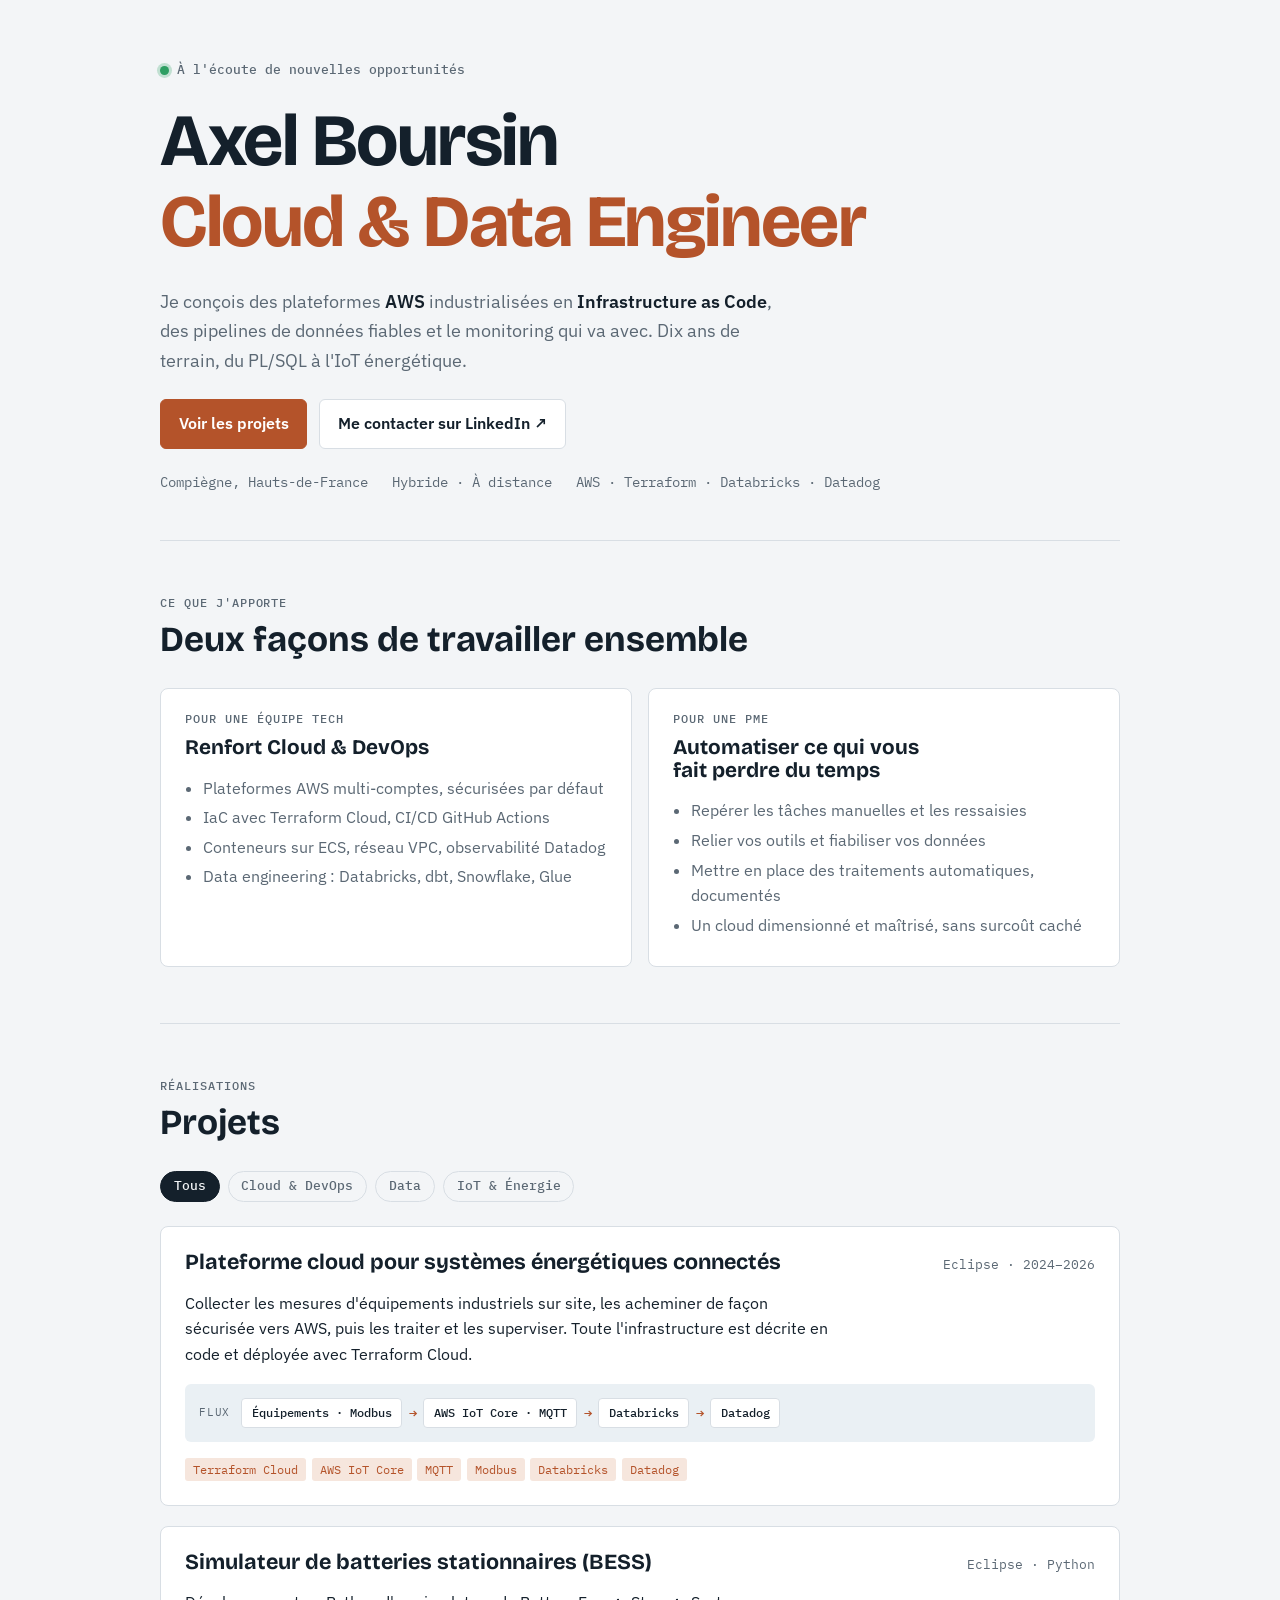
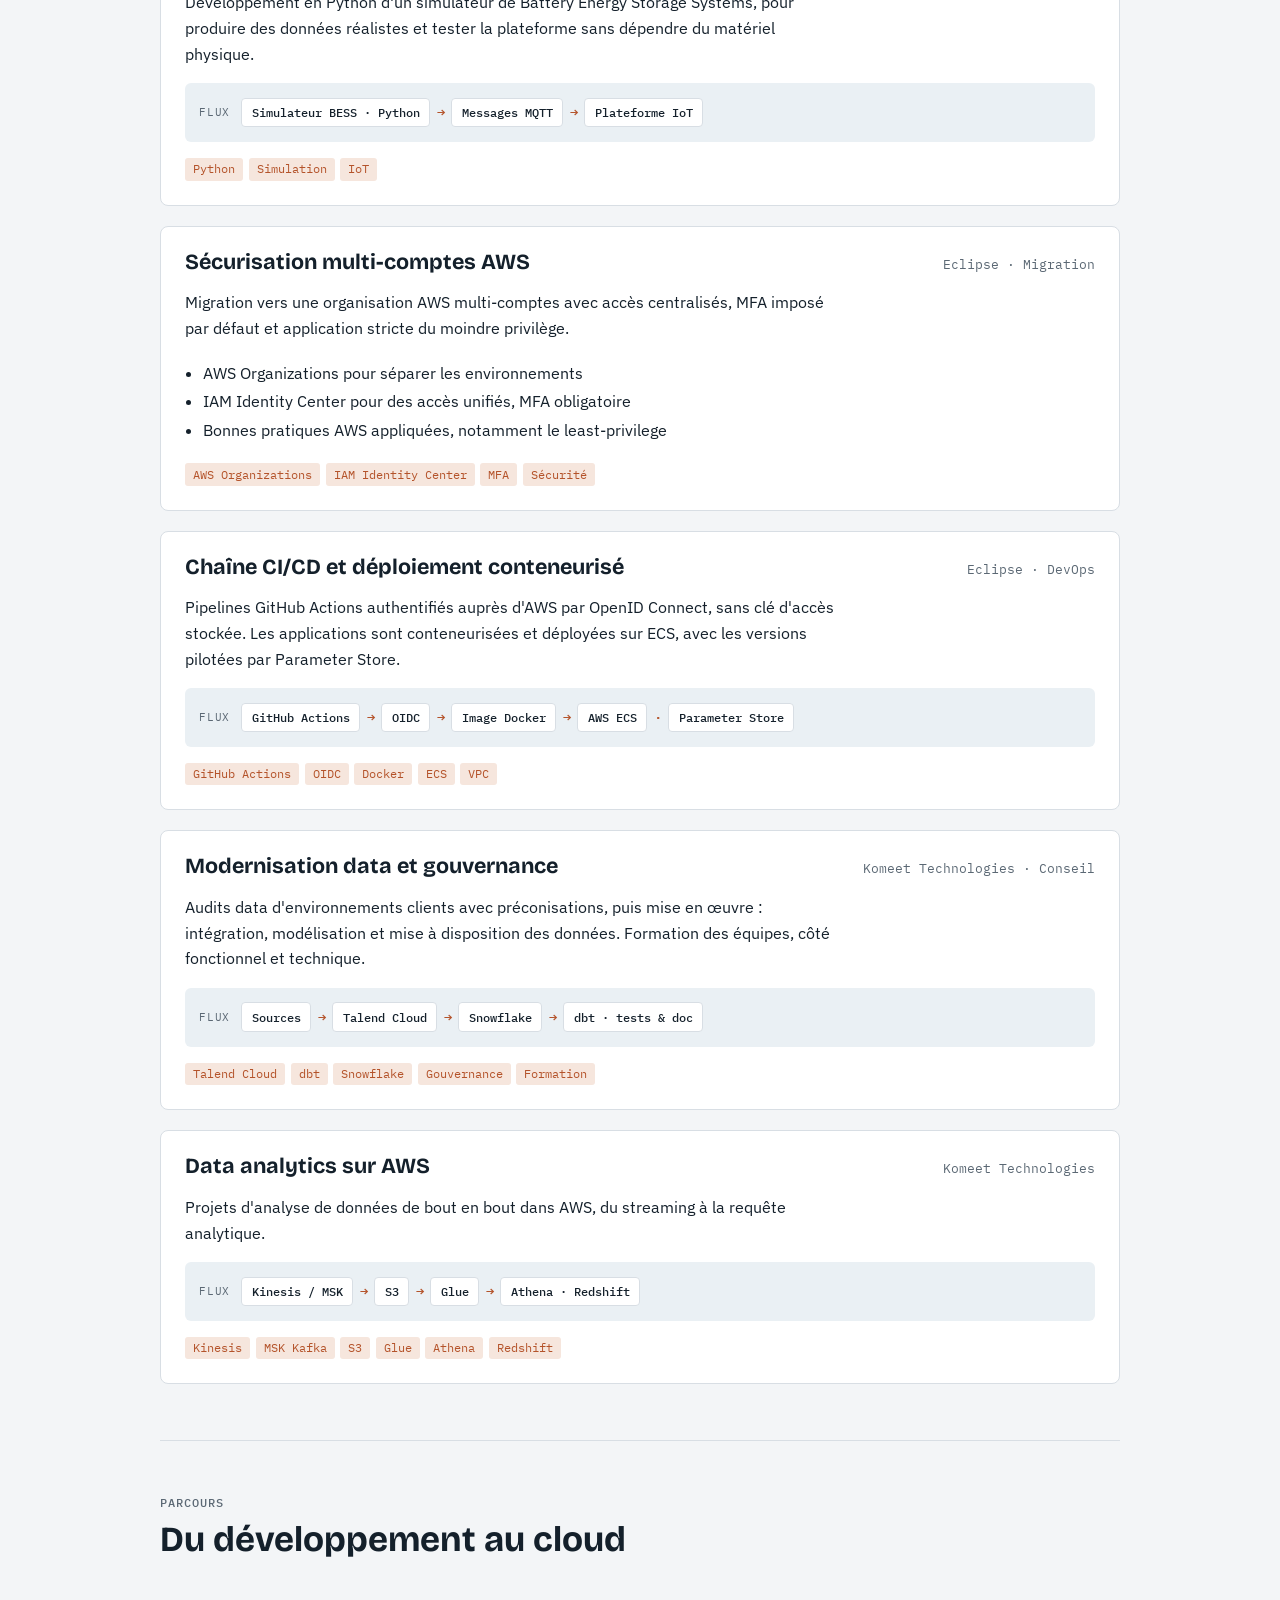
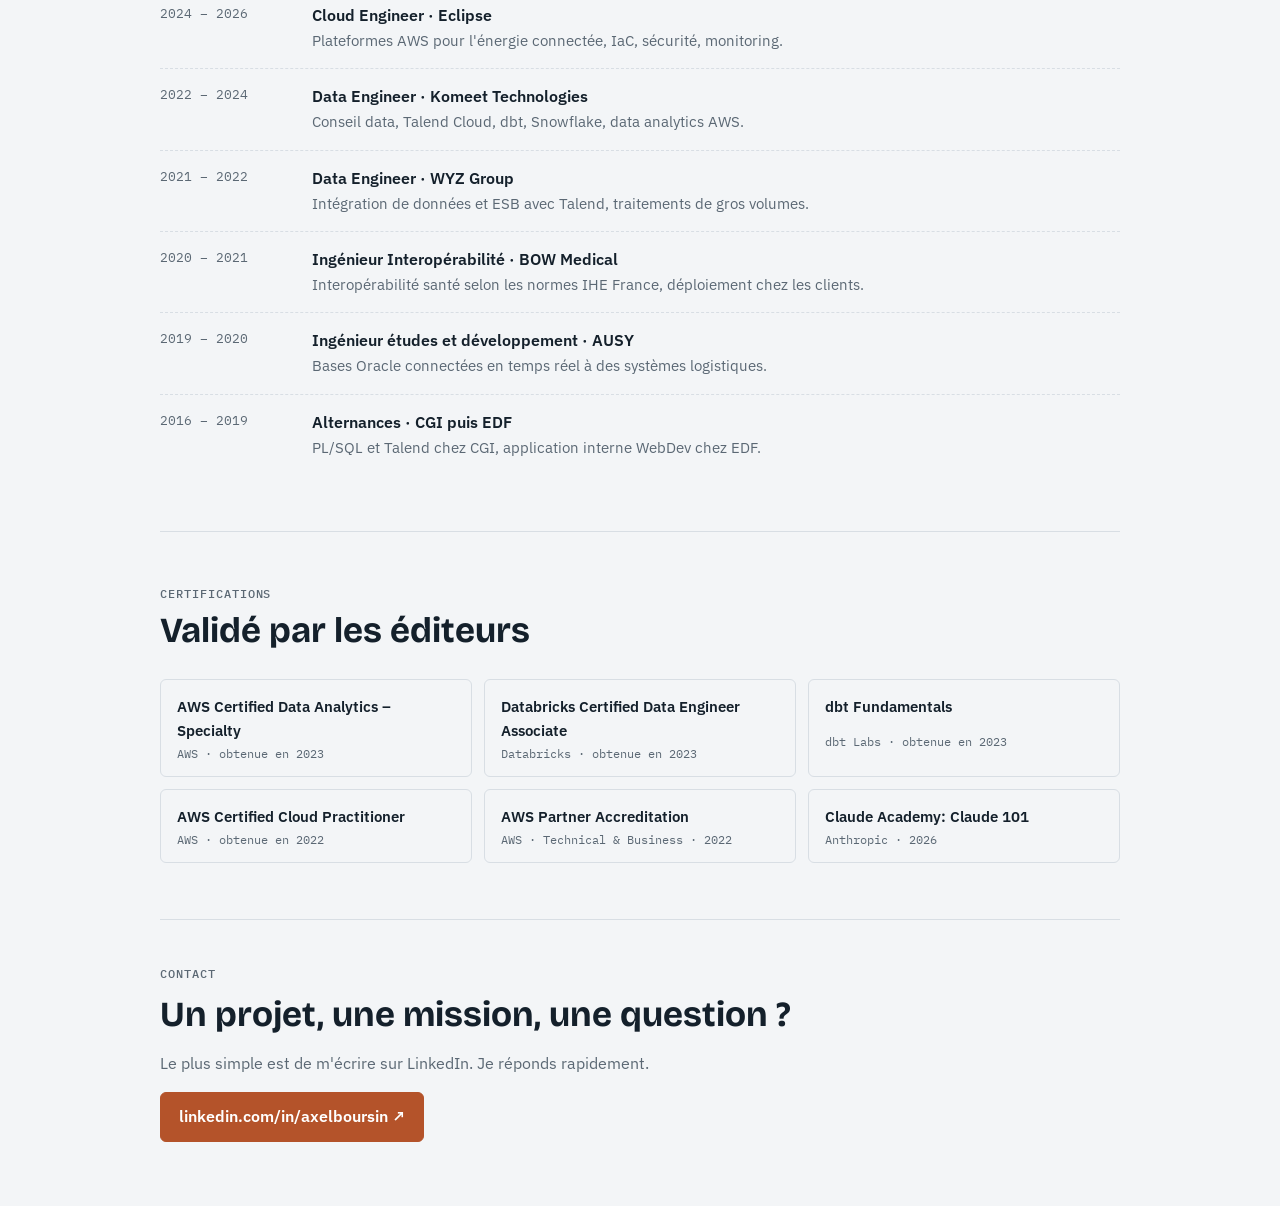
==== index.html @ 88e6c811 "feat: add portfolio" ====
<!doctype html>
<html lang="fr">
<head>
<meta charset="utf-8">
<meta name="viewport" content="width=device-width, initial-scale=1, viewport-fit=cover">
<title>Axel Boursin, Cloud &amp; Data</title>
<meta name="description" content="Axel Boursin, Cloud & Data Engineer : plateformes AWS en Infrastructure as Code, pipelines de données, IoT énergétique. Projets, parcours et certifications.">
<meta property="og:type" content="website">
<meta property="og:title" content="Axel Boursin, Cloud &amp; Data Engineer">
<meta property="og:description" content="Axel Boursin, Cloud & Data Engineer : plateformes AWS en Infrastructure as Code, pipelines de données, IoT énergétique. Projets, parcours et certifications.">
<meta name="twitter:card" content="summary">
<style>
:root{color-scheme:light}
body{margin:0}
img{max-width:100%}
[hidden]{display:none!important}
</style>
<link rel="preconnect" href="https://fonts.googleapis.com">
<link rel="preconnect" href="https://fonts.gstatic.com" crossorigin>
<link rel="stylesheet" href="https://fonts.googleapis.com/css2?family=Bricolage+Grotesque:opsz,wght@12..96,500;12..96,700&family=IBM+Plex+Sans:wght@400;500;600&family=IBM+Plex+Mono:wght@400;500&display=swap">
<style>
/* Layout: single reading column; projects as "system cards", each with its real data flow drawn as a pipeline of nodes */
:root{
  --bg:#F3F5F7; --surface:#FFFFFF; --ink:#14202B; --muted:#5B6874; --line:#D8DEE4;
  --copper:#B4532A; --copper-soft:#F6E6DD; --node:#EAF0F4;
  --f-display:"Bricolage Grotesque", "Helvetica Neue", Arial, sans-serif;
  --f-body:"IBM Plex Sans", "Segoe UI", Roboto, Arial, sans-serif;
  --f-mono:"IBM Plex Mono", ui-monospace, Menlo, Consolas, monospace;
}
@media (prefers-color-scheme: dark){:root:not([data-theme="light"]){
  --bg:#0E151C; --surface:#151F28; --ink:#E6ECF1; --muted:#93A1AD; --line:#26333F;
  --copper:#E58A5C; --copper-soft:#3A2419; --node:#1C2833; color-scheme:dark}}
:root[data-theme="dark"]{
  --bg:#0E151C; --surface:#151F28; --ink:#E6ECF1; --muted:#93A1AD; --line:#26333F;
  --copper:#E58A5C; --copper-soft:#3A2419; --node:#1C2833; color-scheme:dark}

*{box-sizing:border-box}
body{background:var(--bg);color:var(--ink);font:400 1rem/1.6 var(--f-body);
  padding-left:max(16px, env(safe-area-inset-left, 0px));padding-right:max(16px, env(safe-area-inset-right, 0px))}
.wrap{max-width:60rem;margin:0 auto}
a{color:var(--copper)}
a:focus-visible,button:focus-visible{outline:2px solid var(--copper);outline-offset:3px;border-radius:4px}
h1,h2,h3{font-family:var(--f-display);text-wrap:balance;margin:0;line-height:1.1}
.eyebrow{font:500 .75rem/1 var(--f-mono);letter-spacing:.08em;text-transform:uppercase;color:var(--muted)}
section{padding-block:3.5rem;border-top:1px solid var(--line)}
section > .eyebrow{display:block;margin-bottom:.75rem}
section > h2{font-size:clamp(1.6rem,3.5vw,2.2rem);margin-bottom:1.75rem;font-weight:700}

/* Hero */
header{padding-block:4rem 3rem;display:grid;gap:1.5rem}
.status{display:inline-flex;align-items:center;gap:.5rem;font:500 .8rem/1 var(--f-mono);color:var(--muted)}
.status i{width:.55rem;height:.55rem;border-radius:50%;background:#2E9E63;box-shadow:0 0 0 3px color-mix(in srgb,#2E9E63 25%,transparent)}
header h1{font-size:clamp(2.6rem,7vw,4.6rem);font-weight:700;letter-spacing:-.02em}
header h1 span{color:var(--copper)}
.lede{font-size:1.15rem;max-width:40rem;color:var(--muted);margin:0}
.lede strong{color:var(--ink);font-weight:600}
.cta{display:flex;flex-wrap:wrap;gap:.75rem}
.btn{display:inline-flex;align-items:center;gap:.4rem;padding:.7rem 1.1rem;border-radius:6px;font-weight:600;text-decoration:none;border:1px solid var(--line);color:var(--ink);background:var(--surface)}
.btn.primary{background:var(--copper);border-color:var(--copper);color:#fff}
:root[data-theme="dark"] .btn.primary{color:#1A0F0A}
@media (prefers-color-scheme: dark){:root:not([data-theme="light"]) .btn.primary{color:#1A0F0A}}
.facts{display:flex;flex-wrap:wrap;gap:.5rem 1.5rem;font:400 .85rem/1.4 var(--f-mono);color:var(--muted);margin:0;padding:0;list-style:none}

/* Two audiences */
.duo{display:grid;grid-template-columns:repeat(auto-fit,minmax(16rem,1fr));gap:1rem}
.duo article{background:var(--surface);border:1px solid var(--line);border-radius:8px;padding:1.5rem;display:grid;gap:.75rem;align-content:start;min-width:0}
.duo h3{font-size:1.3rem}
.duo ul{margin:0;padding-left:1.1rem;color:var(--muted)}
.duo li{margin-block:.25rem}

/* Projects */
.filters{display:flex;flex-wrap:wrap;gap:.5rem;margin-bottom:1.5rem}
.filters button{font:500 .8rem/1 var(--f-mono);padding:.5rem .8rem;border-radius:99px;border:1px solid var(--line);background:transparent;color:var(--muted);cursor:pointer}
.filters button[aria-pressed="true"]{background:var(--ink);color:var(--bg);border-color:var(--ink)}
.projects{display:grid;gap:1.25rem}
.proj{background:var(--surface);border:1px solid var(--line);border-radius:8px;padding:1.5rem;display:grid;gap:1rem;min-width:0}
.proj-head{display:flex;flex-wrap:wrap;justify-content:space-between;gap:.5rem 1rem;align-items:baseline}
.proj h3{font-size:1.35rem;font-weight:700}
.ctx{font:400 .8rem/1.3 var(--f-mono);color:var(--muted)}
.proj p{margin:0;max-width:65ch}
.flow{display:flex;flex-wrap:wrap;align-items:center;gap:.4rem;padding:.9rem;border-radius:6px;background:var(--node);overflow-x:auto}
.flow span{font:500 .78rem/1.2 var(--f-mono);padding:.4rem .6rem;border-radius:4px;background:var(--surface);border:1px solid var(--line);white-space:nowrap}
.flow b{color:var(--copper);font:500 .9rem/1 var(--f-mono)}
.flow em{font:400 .7rem/1 var(--f-mono);font-style:normal;color:var(--muted);text-transform:uppercase;letter-spacing:.06em;margin-right:.3rem}
.points{margin:0;padding-left:1.1rem}
.points li{margin-block:.2rem}
.tags{display:flex;flex-wrap:wrap;gap:.35rem}
.tags span{font:400 .72rem/1 var(--f-mono);padding:.35rem .5rem;border-radius:3px;background:var(--copper-soft);color:var(--copper)}

/* Timeline */
.tl{list-style:none;margin:0;padding:0;display:grid;gap:0}
.tl li{display:grid;grid-template-columns:8.5rem 1fr;gap:1rem;padding-block:1rem;border-bottom:1px dashed var(--line)}
.tl li:last-child{border-bottom:0}
.tl time{font:400 .8rem/1.5 var(--f-mono);color:var(--muted);font-variant-numeric:tabular-nums}
.tl h3{font:600 1rem/1.4 var(--f-body)}
.tl p{margin:.15rem 0 0;color:var(--muted);font-size:.92rem}
@media (max-width:540px){.tl li{grid-template-columns:1fr;gap:.25rem}}

/* Certifications */
.certs{display:grid;grid-template-columns:repeat(auto-fill,minmax(15rem,1fr));gap:.75rem}
.cert{border:1px solid var(--line);border-radius:6px;padding:.9rem 1rem;display:grid;gap:.2rem;min-width:0}
.cert strong{font-weight:600;font-size:.95rem}
.cert span{font:400 .75rem/1.3 var(--f-mono);color:var(--muted)}

footer{padding-block:3rem 4rem;border-top:1px solid var(--line);display:grid;gap:1rem}
footer h2{font-size:clamp(1.6rem,3.5vw,2.2rem)}
footer p{margin:0;color:var(--muted);max-width:40rem}
@media (prefers-reduced-motion:no-preference){.proj{transition:opacity .2s}}
</style>
</head>
<body>
<div class="wrap">
<header>
  <span class="status"><i></i>À l'écoute de nouvelles opportunités</span>
  <h1>Axel Boursin<br><span>Cloud &amp; Data Engineer</span></h1>
  <p class="lede">Je conçois des plateformes <strong>AWS</strong> industrialisées en <strong>Infrastructure as Code</strong>, des pipelines de données fiables et le monitoring qui va avec. Dix ans de terrain, du PL/SQL à l'IoT énergétique.</p>
  <div class="cta">
    <a class="btn primary" href="#projets">Voir les projets</a>
    <a class="btn" href="https://www.linkedin.com/in/axelboursin/" target="_blank" rel="noopener">Me contacter sur LinkedIn ↗</a>
  </div>
  <ul class="facts">
    <li>Compiègne, Hauts-de-France</li>
    <li>Hybride · À distance</li>
    <li>AWS · Terraform · Databricks · Datadog</li>
  </ul>
</header>

<section id="offre">
  <span class="eyebrow">Ce que j'apporte</span>
  <h2>Deux façons de travailler ensemble</h2>
  <div class="duo">
    <article>
      <span class="eyebrow">Pour une équipe tech</span>
      <h3>Renfort Cloud &amp; DevOps</h3>
      <ul>
        <li>Plateformes AWS multi-comptes, sécurisées par défaut</li>
        <li>IaC avec Terraform Cloud, CI/CD GitHub Actions</li>
        <li>Conteneurs sur ECS, réseau VPC, observabilité Datadog</li>
        <li>Data engineering : Databricks, dbt, Snowflake, Glue</li>
      </ul>
    </article>
    <article>
      <span class="eyebrow">Pour une PME</span>
      <h3>Automatiser ce qui vous fait perdre du temps</h3>
      <ul>
        <li>Repérer les tâches manuelles et les ressaisies</li>
        <li>Relier vos outils et fiabiliser vos données</li>
        <li>Mettre en place des traitements automatiques, documentés</li>
        <li>Un cloud dimensionné et maîtrisé, sans surcoût caché</li>
      </ul>
    </article>
  </div>
</section>

<section id="projets">
  <span class="eyebrow">Réalisations</span>
  <h2>Projets</h2>
  <div class="filters" role="group" aria-label="Filtrer les projets">
    <button type="button" id="f-all" data-f="all" aria-pressed="true">Tous</button>
    <button type="button" id="f-cloud" data-f="cloud" aria-pressed="false">Cloud &amp; DevOps</button>
    <button type="button" id="f-data" data-f="data" aria-pressed="false">Data</button>
    <button type="button" id="f-iot" data-f="iot" aria-pressed="false">IoT &amp; Énergie</button>
  </div>

  <div class="projects">
    <article class="proj" data-cat="iot cloud">
      <div class="proj-head"><h3>Plateforme cloud pour systèmes énergétiques connectés</h3><span class="ctx">Eclipse · 2024–2026</span></div>
      <p>Collecter les mesures d'équipements industriels sur site, les acheminer de façon sécurisée vers AWS, puis les traiter et les superviser. Toute l'infrastructure est décrite en code et déployée avec Terraform Cloud.</p>
      <div class="flow" aria-label="Flux de données">
        <em>flux</em><span>Équipements · Modbus</span><b>→</b><span>AWS IoT Core · MQTT</span><b>→</b><span>Databricks</span><b>→</b><span>Datadog</span>
      </div>
      <div class="tags"><span>Terraform Cloud</span><span>AWS IoT Core</span><span>MQTT</span><span>Modbus</span><span>Databricks</span><span>Datadog</span></div>
    </article>

    <article class="proj" data-cat="iot">
      <div class="proj-head"><h3>Simulateur de batteries stationnaires (BESS)</h3><span class="ctx">Eclipse · Python</span></div>
      <p>Développement en Python d'un simulateur de Battery Energy Storage Systems, pour produire des données réalistes et tester la plateforme sans dépendre du matériel physique.</p>
      <div class="flow"><em>flux</em><span>Simulateur BESS · Python</span><b>→</b><span>Messages MQTT</span><b>→</b><span>Plateforme IoT</span></div>
      <div class="tags"><span>Python</span><span>Simulation</span><span>IoT</span></div>
    </article>

    <article class="proj" data-cat="cloud">
      <div class="proj-head"><h3>Sécurisation multi-comptes AWS</h3><span class="ctx">Eclipse · Migration</span></div>
      <p>Migration vers une organisation AWS multi-comptes avec accès centralisés, MFA imposé par défaut et application stricte du moindre privilège.</p>
      <ul class="points">
        <li>AWS Organizations pour séparer les environnements</li>
        <li>IAM Identity Center pour des accès unifiés, MFA obligatoire</li>
        <li>Bonnes pratiques AWS appliquées, notamment le least-privilege</li>
      </ul>
      <div class="tags"><span>AWS Organizations</span><span>IAM Identity Center</span><span>MFA</span><span>Sécurité</span></div>
    </article>

    <article class="proj" data-cat="cloud">
      <div class="proj-head"><h3>Chaîne CI/CD et déploiement conteneurisé</h3><span class="ctx">Eclipse · DevOps</span></div>
      <p>Pipelines GitHub Actions authentifiés auprès d'AWS par OpenID Connect, sans clé d'accès stockée. Les applications sont conteneurisées et déployées sur ECS, avec les versions pilotées par Parameter Store.</p>
      <div class="flow"><em>flux</em><span>GitHub Actions</span><b>→</b><span>OIDC</span><b>→</b><span>Image Docker</span><b>→</b><span>AWS ECS</span><b>·</b><span>Parameter Store</span></div>
      <div class="tags"><span>GitHub Actions</span><span>OIDC</span><span>Docker</span><span>ECS</span><span>VPC</span></div>
    </article>

    <article class="proj" data-cat="data">
      <div class="proj-head"><h3>Modernisation data et gouvernance</h3><span class="ctx">Komeet Technologies · Conseil</span></div>
      <p>Audits data d'environnements clients avec préconisations, puis mise en œuvre : intégration, modélisation et mise à disposition des données. Formation des équipes, côté fonctionnel et technique.</p>
      <div class="flow"><em>flux</em><span>Sources</span><b>→</b><span>Talend Cloud</span><b>→</b><span>Snowflake</span><b>→</b><span>dbt · tests &amp; doc</span></div>
      <div class="tags"><span>Talend Cloud</span><span>dbt</span><span>Snowflake</span><span>Gouvernance</span><span>Formation</span></div>
    </article>

    <article class="proj" data-cat="data cloud">
      <div class="proj-head"><h3>Data analytics sur AWS</h3><span class="ctx">Komeet Technologies</span></div>
      <p>Projets d'analyse de données de bout en bout dans AWS, du streaming à la requête analytique.</p>
      <div class="flow"><em>flux</em><span>Kinesis / MSK</span><b>→</b><span>S3</span><b>→</b><span>Glue</span><b>→</b><span>Athena · Redshift</span></div>
      <div class="tags"><span>Kinesis</span><span>MSK Kafka</span><span>S3</span><span>Glue</span><span>Athena</span><span>Redshift</span></div>
    </article>
  </div>
</section>

<section id="parcours">
  <span class="eyebrow">Parcours</span>
  <h2>Du développement au cloud</h2>
  <ol class="tl" reversed>
    <li><time>2024 – 2026</time><div><h3>Cloud Engineer · Eclipse</h3><p>Plateformes AWS pour l'énergie connectée, IaC, sécurité, monitoring.</p></div></li>
    <li><time>2022 – 2024</time><div><h3>Data Engineer · Komeet Technologies</h3><p>Conseil data, Talend Cloud, dbt, Snowflake, data analytics AWS.</p></div></li>
    <li><time>2021 – 2022</time><div><h3>Data Engineer · WYZ Group</h3><p>Intégration de données et ESB avec Talend, traitements de gros volumes.</p></div></li>
    <li><time>2020 – 2021</time><div><h3>Ingénieur Interopérabilité · BOW Medical</h3><p>Interopérabilité santé selon les normes IHE France, déploiement chez les clients.</p></div></li>
    <li><time>2019 – 2020</time><div><h3>Ingénieur études et développement · AUSY</h3><p>Bases Oracle connectées en temps réel à des systèmes logistiques.</p></div></li>
    <li><time>2016 – 2019</time><div><h3>Alternances · CGI puis EDF</h3><p>PL/SQL et Talend chez CGI, application interne WebDev chez EDF.</p></div></li>
  </ol>
</section>

<section id="certifications">
  <span class="eyebrow">Certifications</span>
  <h2>Validé par les éditeurs</h2>
  <div class="certs">
    <div class="cert"><strong>AWS Certified Data Analytics – Specialty</strong><span>AWS · obtenue en 2023</span></div>
    <div class="cert"><strong>Databricks Certified Data Engineer Associate</strong><span>Databricks · obtenue en 2023</span></div>
    <div class="cert"><strong>dbt Fundamentals</strong><span>dbt Labs · obtenue en 2023</span></div>
    <div class="cert"><strong>AWS Certified Cloud Practitioner</strong><span>AWS · obtenue en 2022</span></div>
    <div class="cert"><strong>AWS Partner Accreditation</strong><span>AWS · Technical &amp; Business · 2022</span></div>
    <div class="cert"><strong>Claude Academy: Claude 101</strong><span>Anthropic · 2026</span></div>
  </div>
</section>

<footer id="contact">
  <span class="eyebrow">Contact</span>
  <h2>Un projet, une mission, une question ?</h2>
  <p>Le plus simple est de m'écrire sur LinkedIn. Je réponds rapidement.</p>
  <div class="cta"><a class="btn primary" href="https://www.linkedin.com/in/axelboursin/" target="_blank" rel="noopener">linkedin.com/in/axelboursin ↗</a></div>
</footer>
</div>

<script>
(function(){
  var btns=document.querySelectorAll('.filters button');
  var cards=document.querySelectorAll('.proj');
  btns.forEach(function(b){
    b.addEventListener('click',function(){
      var f=b.getAttribute('data-f');
      btns.forEach(function(x){x.setAttribute('aria-pressed',x===b?'true':'false')});
      cards.forEach(function(c){c.hidden=!(f==='all'||c.getAttribute('data-cat').split(' ').indexOf(f)>-1)});
    });
  });
})();
</script>
</body>
</html>
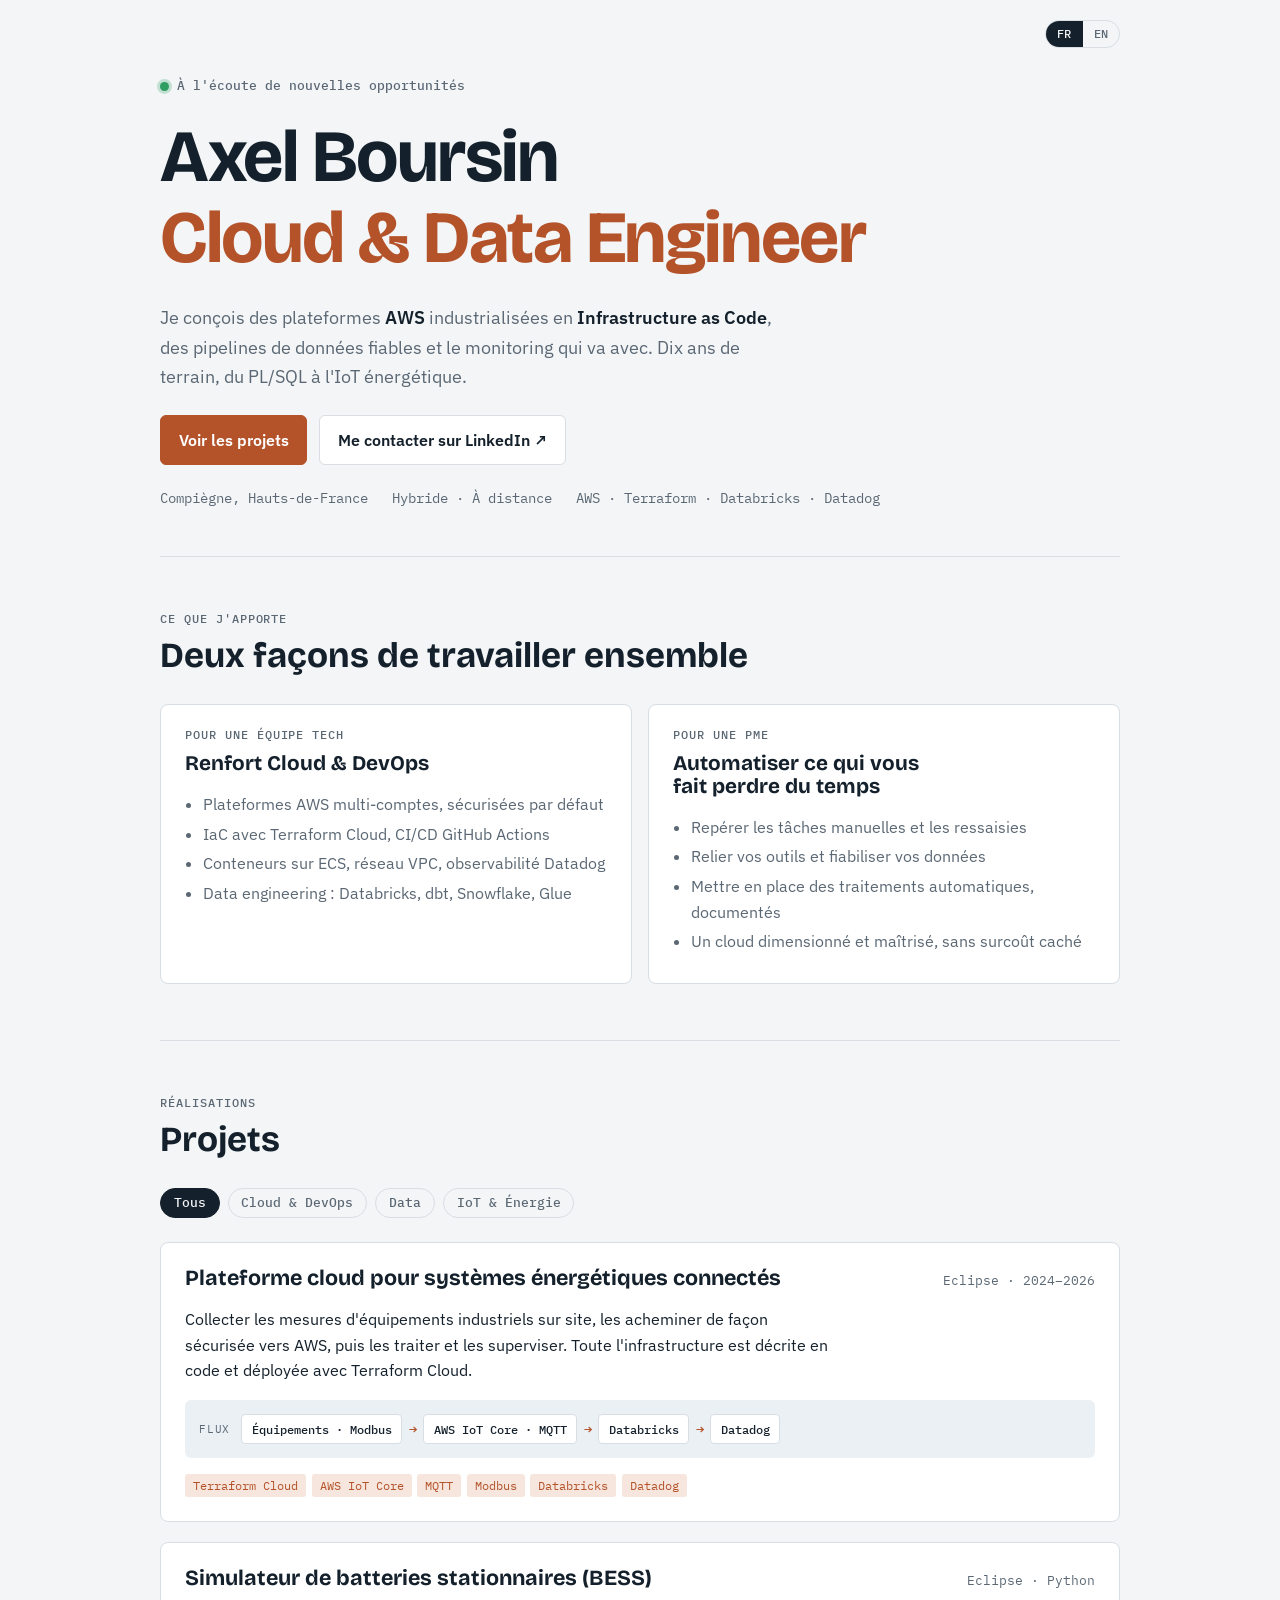
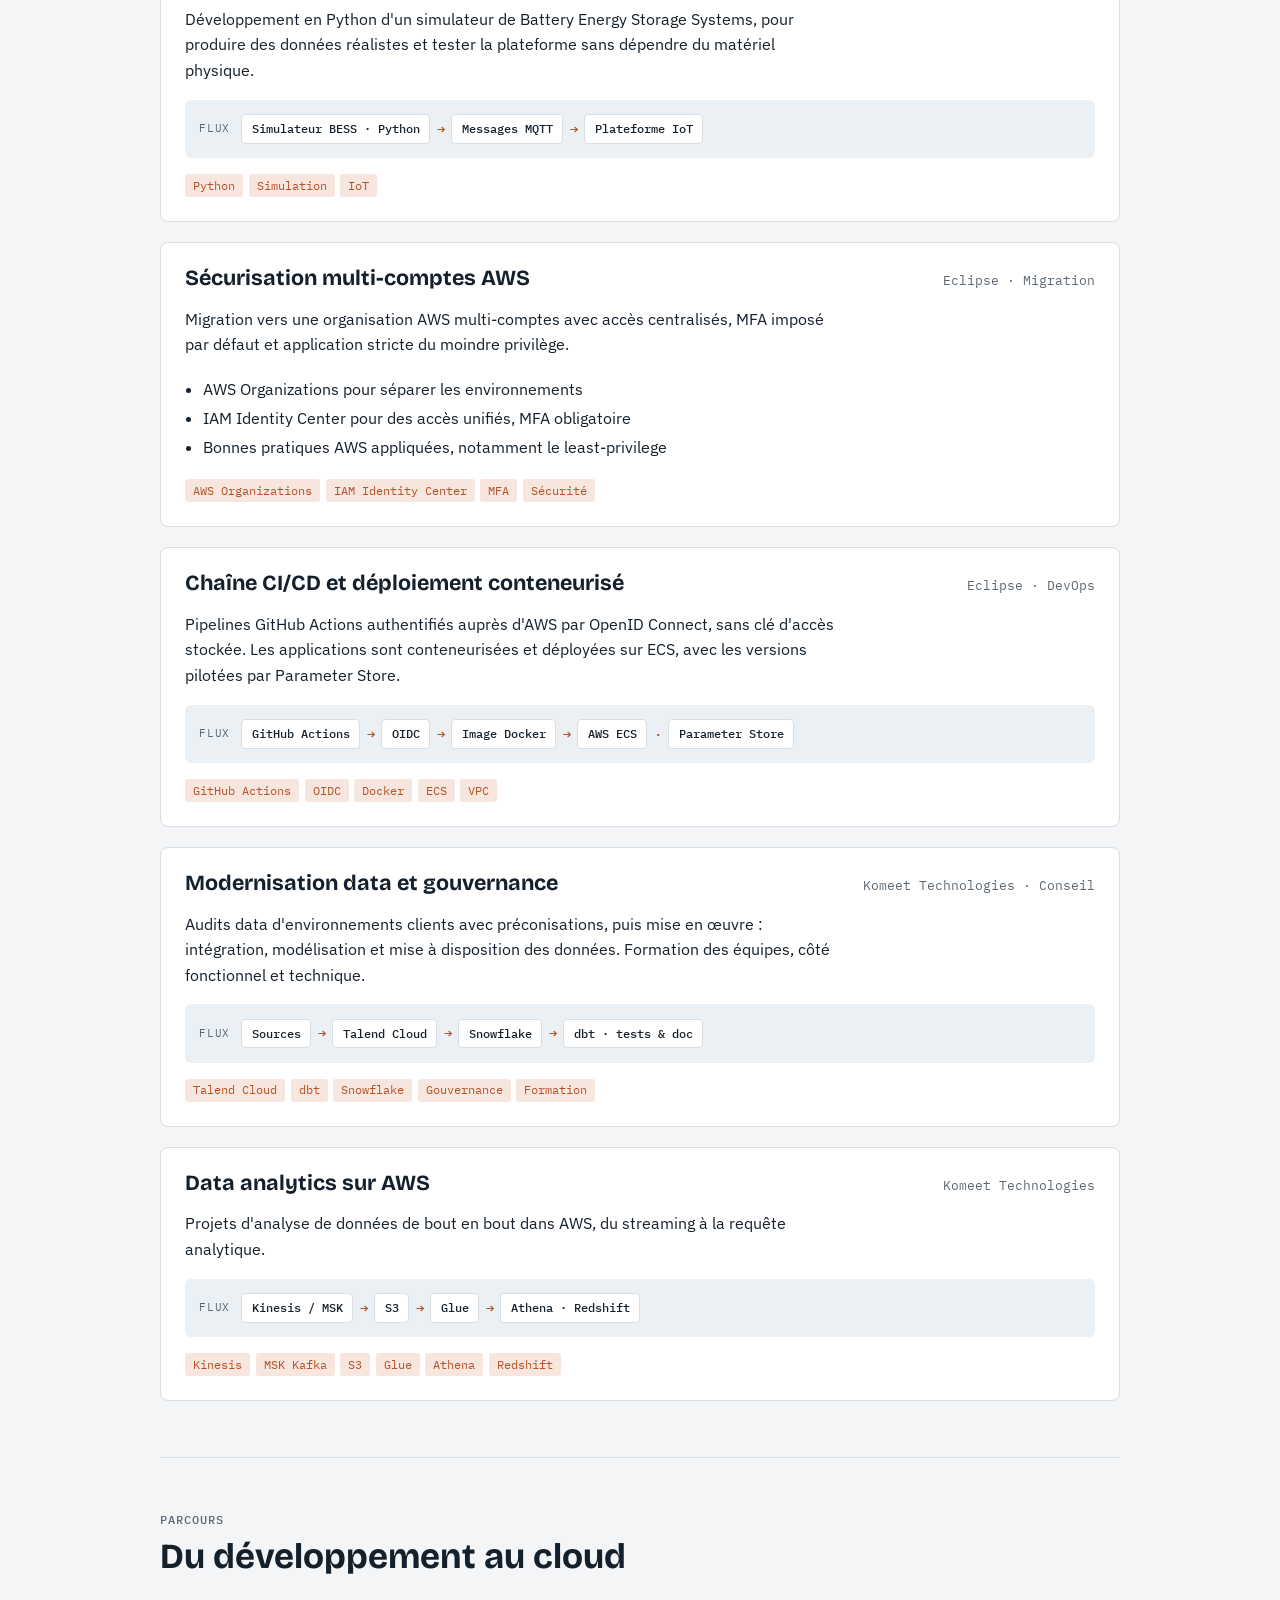
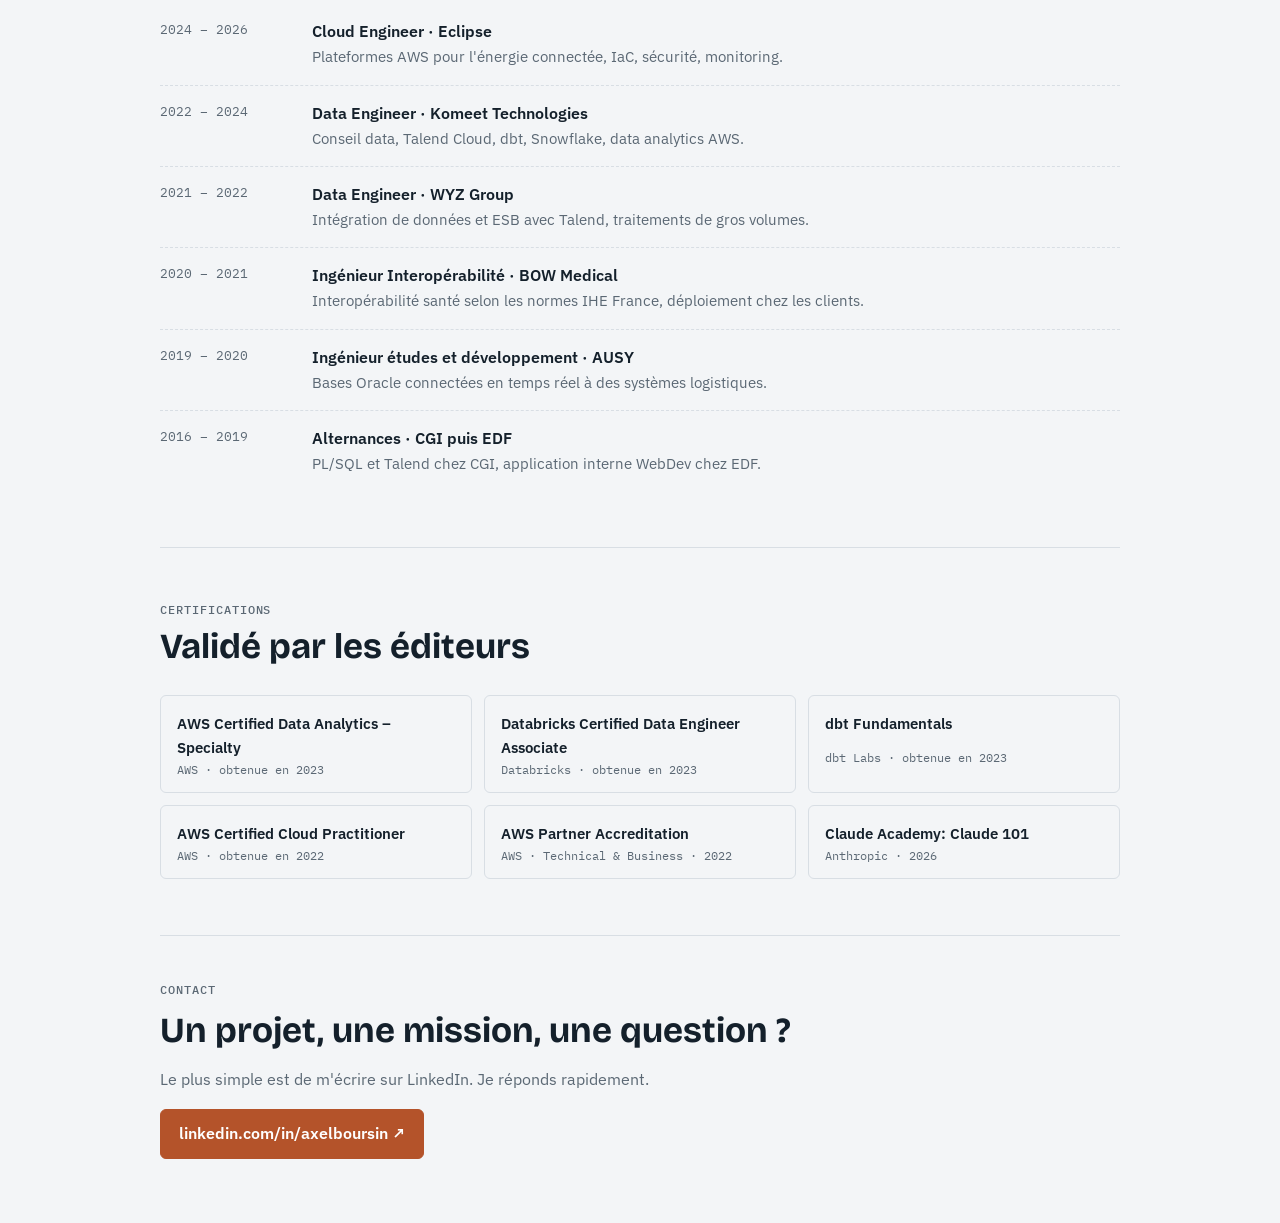
==== commit 95f9de92: "feat: add english version and switch select FR/EN at the top" ====
--- a/index.html
+++ b/index.html
@@ -8,7 +8,13 @@
 <meta property="og:type" content="website">
 <meta property="og:title" content="Axel Boursin, Cloud &amp; Data Engineer">
 <meta property="og:description" content="Axel Boursin, Cloud & Data Engineer : plateformes AWS en Infrastructure as Code, pipelines de données, IoT énergétique. Projets, parcours et certifications.">
+<meta property="og:locale" content="fr_FR">
+<meta property="og:locale:alternate" content="en_US">
 <meta name="twitter:card" content="summary">
+<link rel="canonical" href="https://axelboursin.github.io/">
+<link rel="alternate" hreflang="fr" href="https://axelboursin.github.io/">
+<link rel="alternate" hreflang="en" href="https://axelboursin.github.io/en/">
+<link rel="alternate" hreflang="x-default" href="https://axelboursin.github.io/">
 <style>
 :root{color-scheme:light}
 body{margin:0}
@@ -18,98 +24,13 @@
 <link rel="preconnect" href="https://fonts.googleapis.com">
 <link rel="preconnect" href="https://fonts.gstatic.com" crossorigin>
 <link rel="stylesheet" href="https://fonts.googleapis.com/css2?family=Bricolage+Grotesque:opsz,wght@12..96,500;12..96,700&family=IBM+Plex+Sans:wght@400;500;600&family=IBM+Plex+Mono:wght@400;500&display=swap">
-<style>
-/* Layout: single reading column; projects as "system cards", each with its real data flow drawn as a pipeline of nodes */
-:root{
-  --bg:#F3F5F7; --surface:#FFFFFF; --ink:#14202B; --muted:#5B6874; --line:#D8DEE4;
-  --copper:#B4532A; --copper-soft:#F6E6DD; --node:#EAF0F4;
-  --f-display:"Bricolage Grotesque", "Helvetica Neue", Arial, sans-serif;
-  --f-body:"IBM Plex Sans", "Segoe UI", Roboto, Arial, sans-serif;
-  --f-mono:"IBM Plex Mono", ui-monospace, Menlo, Consolas, monospace;
-}
-@media (prefers-color-scheme: dark){:root:not([data-theme="light"]){
-  --bg:#0E151C; --surface:#151F28; --ink:#E6ECF1; --muted:#93A1AD; --line:#26333F;
-  --copper:#E58A5C; --copper-soft:#3A2419; --node:#1C2833; color-scheme:dark}}
-:root[data-theme="dark"]{
-  --bg:#0E151C; --surface:#151F28; --ink:#E6ECF1; --muted:#93A1AD; --line:#26333F;
-  --copper:#E58A5C; --copper-soft:#3A2419; --node:#1C2833; color-scheme:dark}
-
-*{box-sizing:border-box}
-body{background:var(--bg);color:var(--ink);font:400 1rem/1.6 var(--f-body);
-  padding-left:max(16px, env(safe-area-inset-left, 0px));padding-right:max(16px, env(safe-area-inset-right, 0px))}
-.wrap{max-width:60rem;margin:0 auto}
-a{color:var(--copper)}
-a:focus-visible,button:focus-visible{outline:2px solid var(--copper);outline-offset:3px;border-radius:4px}
-h1,h2,h3{font-family:var(--f-display);text-wrap:balance;margin:0;line-height:1.1}
-.eyebrow{font:500 .75rem/1 var(--f-mono);letter-spacing:.08em;text-transform:uppercase;color:var(--muted)}
-section{padding-block:3.5rem;border-top:1px solid var(--line)}
-section > .eyebrow{display:block;margin-bottom:.75rem}
-section > h2{font-size:clamp(1.6rem,3.5vw,2.2rem);margin-bottom:1.75rem;font-weight:700}
-
-/* Hero */
-header{padding-block:4rem 3rem;display:grid;gap:1.5rem}
-.status{display:inline-flex;align-items:center;gap:.5rem;font:500 .8rem/1 var(--f-mono);color:var(--muted)}
-.status i{width:.55rem;height:.55rem;border-radius:50%;background:#2E9E63;box-shadow:0 0 0 3px color-mix(in srgb,#2E9E63 25%,transparent)}
-header h1{font-size:clamp(2.6rem,7vw,4.6rem);font-weight:700;letter-spacing:-.02em}
-header h1 span{color:var(--copper)}
-.lede{font-size:1.15rem;max-width:40rem;color:var(--muted);margin:0}
-.lede strong{color:var(--ink);font-weight:600}
-.cta{display:flex;flex-wrap:wrap;gap:.75rem}
-.btn{display:inline-flex;align-items:center;gap:.4rem;padding:.7rem 1.1rem;border-radius:6px;font-weight:600;text-decoration:none;border:1px solid var(--line);color:var(--ink);background:var(--surface)}
-.btn.primary{background:var(--copper);border-color:var(--copper);color:#fff}
-:root[data-theme="dark"] .btn.primary{color:#1A0F0A}
-@media (prefers-color-scheme: dark){:root:not([data-theme="light"]) .btn.primary{color:#1A0F0A}}
-.facts{display:flex;flex-wrap:wrap;gap:.5rem 1.5rem;font:400 .85rem/1.4 var(--f-mono);color:var(--muted);margin:0;padding:0;list-style:none}
-
-/* Two audiences */
-.duo{display:grid;grid-template-columns:repeat(auto-fit,minmax(16rem,1fr));gap:1rem}
-.duo article{background:var(--surface);border:1px solid var(--line);border-radius:8px;padding:1.5rem;display:grid;gap:.75rem;align-content:start;min-width:0}
-.duo h3{font-size:1.3rem}
-.duo ul{margin:0;padding-left:1.1rem;color:var(--muted)}
-.duo li{margin-block:.25rem}
-
-/* Projects */
-.filters{display:flex;flex-wrap:wrap;gap:.5rem;margin-bottom:1.5rem}
-.filters button{font:500 .8rem/1 var(--f-mono);padding:.5rem .8rem;border-radius:99px;border:1px solid var(--line);background:transparent;color:var(--muted);cursor:pointer}
-.filters button[aria-pressed="true"]{background:var(--ink);color:var(--bg);border-color:var(--ink)}
-.projects{display:grid;gap:1.25rem}
-.proj{background:var(--surface);border:1px solid var(--line);border-radius:8px;padding:1.5rem;display:grid;gap:1rem;min-width:0}
-.proj-head{display:flex;flex-wrap:wrap;justify-content:space-between;gap:.5rem 1rem;align-items:baseline}
-.proj h3{font-size:1.35rem;font-weight:700}
-.ctx{font:400 .8rem/1.3 var(--f-mono);color:var(--muted)}
-.proj p{margin:0;max-width:65ch}
-.flow{display:flex;flex-wrap:wrap;align-items:center;gap:.4rem;padding:.9rem;border-radius:6px;background:var(--node);overflow-x:auto}
-.flow span{font:500 .78rem/1.2 var(--f-mono);padding:.4rem .6rem;border-radius:4px;background:var(--surface);border:1px solid var(--line);white-space:nowrap}
-.flow b{color:var(--copper);font:500 .9rem/1 var(--f-mono)}
-.flow em{font:400 .7rem/1 var(--f-mono);font-style:normal;color:var(--muted);text-transform:uppercase;letter-spacing:.06em;margin-right:.3rem}
-.points{margin:0;padding-left:1.1rem}
-.points li{margin-block:.2rem}
-.tags{display:flex;flex-wrap:wrap;gap:.35rem}
-.tags span{font:400 .72rem/1 var(--f-mono);padding:.35rem .5rem;border-radius:3px;background:var(--copper-soft);color:var(--copper)}
-
-/* Timeline */
-.tl{list-style:none;margin:0;padding:0;display:grid;gap:0}
-.tl li{display:grid;grid-template-columns:8.5rem 1fr;gap:1rem;padding-block:1rem;border-bottom:1px dashed var(--line)}
-.tl li:last-child{border-bottom:0}
-.tl time{font:400 .8rem/1.5 var(--f-mono);color:var(--muted);font-variant-numeric:tabular-nums}
-.tl h3{font:600 1rem/1.4 var(--f-body)}
-.tl p{margin:.15rem 0 0;color:var(--muted);font-size:.92rem}
-@media (max-width:540px){.tl li{grid-template-columns:1fr;gap:.25rem}}
-
-/* Certifications */
-.certs{display:grid;grid-template-columns:repeat(auto-fill,minmax(15rem,1fr));gap:.75rem}
-.cert{border:1px solid var(--line);border-radius:6px;padding:.9rem 1rem;display:grid;gap:.2rem;min-width:0}
-.cert strong{font-weight:600;font-size:.95rem}
-.cert span{font:400 .75rem/1.3 var(--f-mono);color:var(--muted)}
-
-footer{padding-block:3rem 4rem;border-top:1px solid var(--line);display:grid;gap:1rem}
-footer h2{font-size:clamp(1.6rem,3.5vw,2.2rem)}
-footer p{margin:0;color:var(--muted);max-width:40rem}
-@media (prefers-reduced-motion:no-preference){.proj{transition:opacity .2s}}
-</style>
+<link rel="stylesheet" href="/assets/site.css">
 </head>
 <body>
 <div class="wrap">
+<nav class="topbar" aria-label="Langue">
+  <div class="lang"><span aria-current="page" lang="fr">FR</span><a href="/en/" hreflang="en" lang="en" title="English version">EN</a></div>
+</nav>
 <header>
   <span class="status"><i></i>À l'écoute de nouvelles opportunités</span>
   <h1>Axel Boursin<br><span>Cloud &amp; Data Engineer</span></h1>
@@ -247,18 +168,6 @@
 </footer>
 </div>
 
-<script>
-(function(){
-  var btns=document.querySelectorAll('.filters button');
-  var cards=document.querySelectorAll('.proj');
-  btns.forEach(function(b){
-    b.addEventListener('click',function(){
-      var f=b.getAttribute('data-f');
-      btns.forEach(function(x){x.setAttribute('aria-pressed',x===b?'true':'false')});
-      cards.forEach(function(c){c.hidden=!(f==='all'||c.getAttribute('data-cat').split(' ').indexOf(f)>-1)});
-    });
-  });
-})();
-</script>
+<script src="/assets/filters.js"></script>
 </body>
 </html>
--- a/assets/site.css
+++ b/assets/site.css
@@ -0,0 +1,95 @@
+/* Layout: single reading column; projects as "system cards", each with its real data flow drawn as a pipeline of nodes */
+:root{
+  --bg:#F3F5F7; --surface:#FFFFFF; --ink:#14202B; --muted:#5B6874; --line:#D8DEE4;
+  --copper:#B4532A; --copper-soft:#F6E6DD; --node:#EAF0F4;
+  --f-display:"Bricolage Grotesque", "Helvetica Neue", Arial, sans-serif;
+  --f-body:"IBM Plex Sans", "Segoe UI", Roboto, Arial, sans-serif;
+  --f-mono:"IBM Plex Mono", ui-monospace, Menlo, Consolas, monospace;
+}
+@media (prefers-color-scheme: dark){:root:not([data-theme="light"]){
+  --bg:#0E151C; --surface:#151F28; --ink:#E6ECF1; --muted:#93A1AD; --line:#26333F;
+  --copper:#E58A5C; --copper-soft:#3A2419; --node:#1C2833; color-scheme:dark}}
+:root[data-theme="dark"]{
+  --bg:#0E151C; --surface:#151F28; --ink:#E6ECF1; --muted:#93A1AD; --line:#26333F;
+  --copper:#E58A5C; --copper-soft:#3A2419; --node:#1C2833; color-scheme:dark}
+
+*{box-sizing:border-box}
+body{background:var(--bg);color:var(--ink);font:400 1rem/1.6 var(--f-body);
+  padding-left:max(16px, env(safe-area-inset-left, 0px));padding-right:max(16px, env(safe-area-inset-right, 0px))}
+.wrap{max-width:60rem;margin:0 auto}
+a{color:var(--copper)}
+a:focus-visible,button:focus-visible{outline:2px solid var(--copper);outline-offset:3px;border-radius:4px}
+h1,h2,h3{font-family:var(--f-display);text-wrap:balance;margin:0;line-height:1.1}
+.eyebrow{font:500 .75rem/1 var(--f-mono);letter-spacing:.08em;text-transform:uppercase;color:var(--muted)}
+section{padding-block:3.5rem;border-top:1px solid var(--line)}
+section > .eyebrow{display:block;margin-bottom:.75rem}
+section > h2{font-size:clamp(1.6rem,3.5vw,2.2rem);margin-bottom:1.75rem;font-weight:700}
+
+/* Hero */
+header{padding-block:4rem 3rem;display:grid;gap:1.5rem}
+.status{display:inline-flex;align-items:center;gap:.5rem;font:500 .8rem/1 var(--f-mono);color:var(--muted)}
+.status i{width:.55rem;height:.55rem;border-radius:50%;background:#2E9E63;box-shadow:0 0 0 3px color-mix(in srgb,#2E9E63 25%,transparent)}
+header h1{font-size:clamp(2.6rem,7vw,4.6rem);font-weight:700;letter-spacing:-.02em}
+header h1 span{color:var(--copper)}
+.lede{font-size:1.15rem;max-width:40rem;color:var(--muted);margin:0}
+.lede strong{color:var(--ink);font-weight:600}
+.cta{display:flex;flex-wrap:wrap;gap:.75rem}
+.btn{display:inline-flex;align-items:center;gap:.4rem;padding:.7rem 1.1rem;border-radius:6px;font-weight:600;text-decoration:none;border:1px solid var(--line);color:var(--ink);background:var(--surface)}
+.btn.primary{background:var(--copper);border-color:var(--copper);color:#fff}
+:root[data-theme="dark"] .btn.primary{color:#1A0F0A}
+@media (prefers-color-scheme: dark){:root:not([data-theme="light"]) .btn.primary{color:#1A0F0A}}
+.facts{display:flex;flex-wrap:wrap;gap:.5rem 1.5rem;font:400 .85rem/1.4 var(--f-mono);color:var(--muted);margin:0;padding:0;list-style:none}
+
+/* Two audiences */
+.duo{display:grid;grid-template-columns:repeat(auto-fit,minmax(16rem,1fr));gap:1rem}
+.duo article{background:var(--surface);border:1px solid var(--line);border-radius:8px;padding:1.5rem;display:grid;gap:.75rem;align-content:start;min-width:0}
+.duo h3{font-size:1.3rem}
+.duo ul{margin:0;padding-left:1.1rem;color:var(--muted)}
+.duo li{margin-block:.25rem}
+
+/* Projects */
+.filters{display:flex;flex-wrap:wrap;gap:.5rem;margin-bottom:1.5rem}
+.filters button{font:500 .8rem/1 var(--f-mono);padding:.5rem .8rem;border-radius:99px;border:1px solid var(--line);background:transparent;color:var(--muted);cursor:pointer}
+.filters button[aria-pressed="true"]{background:var(--ink);color:var(--bg);border-color:var(--ink)}
+.projects{display:grid;gap:1.25rem}
+.proj{background:var(--surface);border:1px solid var(--line);border-radius:8px;padding:1.5rem;display:grid;gap:1rem;min-width:0}
+.proj-head{display:flex;flex-wrap:wrap;justify-content:space-between;gap:.5rem 1rem;align-items:baseline}
+.proj h3{font-size:1.35rem;font-weight:700}
+.ctx{font:400 .8rem/1.3 var(--f-mono);color:var(--muted)}
+.proj p{margin:0;max-width:65ch}
+.flow{display:flex;flex-wrap:wrap;align-items:center;gap:.4rem;padding:.9rem;border-radius:6px;background:var(--node);overflow-x:auto}
+.flow span{font:500 .78rem/1.2 var(--f-mono);padding:.4rem .6rem;border-radius:4px;background:var(--surface);border:1px solid var(--line);white-space:nowrap}
+.flow b{color:var(--copper);font:500 .9rem/1 var(--f-mono)}
+.flow em{font:400 .7rem/1 var(--f-mono);font-style:normal;color:var(--muted);text-transform:uppercase;letter-spacing:.06em;margin-right:.3rem}
+.points{margin:0;padding-left:1.1rem}
+.points li{margin-block:.2rem}
+.tags{display:flex;flex-wrap:wrap;gap:.35rem}
+.tags span{font:400 .72rem/1 var(--f-mono);padding:.35rem .5rem;border-radius:3px;background:var(--copper-soft);color:var(--copper)}
+
+/* Timeline */
+.tl{list-style:none;margin:0;padding:0;display:grid;gap:0}
+.tl li{display:grid;grid-template-columns:8.5rem 1fr;gap:1rem;padding-block:1rem;border-bottom:1px dashed var(--line)}
+.tl li:last-child{border-bottom:0}
+.tl time{font:400 .8rem/1.5 var(--f-mono);color:var(--muted);font-variant-numeric:tabular-nums}
+.tl h3{font:600 1rem/1.4 var(--f-body)}
+.tl p{margin:.15rem 0 0;color:var(--muted);font-size:.92rem}
+@media (max-width:540px){.tl li{grid-template-columns:1fr;gap:.25rem}}
+
+/* Certifications */
+.certs{display:grid;grid-template-columns:repeat(auto-fill,minmax(15rem,1fr));gap:.75rem}
+.cert{border:1px solid var(--line);border-radius:6px;padding:.9rem 1rem;display:grid;gap:.2rem;min-width:0}
+.cert strong{font-weight:600;font-size:.95rem}
+.cert span{font:400 .75rem/1.3 var(--f-mono);color:var(--muted)}
+
+footer{padding-block:3rem 4rem;border-top:1px solid var(--line);display:grid;gap:1rem}
+footer h2{font-size:clamp(1.6rem,3.5vw,2.2rem)}
+footer p{margin:0;color:var(--muted);max-width:40rem}
+@media (prefers-reduced-motion:no-preference){.proj{transition:opacity .2s}}
+
+/* Language switch */
+.topbar{display:flex;justify-content:flex-end;padding-top:1.25rem}
+.lang{display:inline-flex;border:1px solid var(--line);border-radius:99px;overflow:hidden;font:500 .75rem/1 var(--f-mono)}
+.lang a,.lang span{padding:.45rem .7rem;text-decoration:none;color:var(--muted)}
+.lang [aria-current]{background:var(--ink);color:var(--bg)}
+.lang a:hover{color:var(--ink)}
+header{padding-top:2rem}
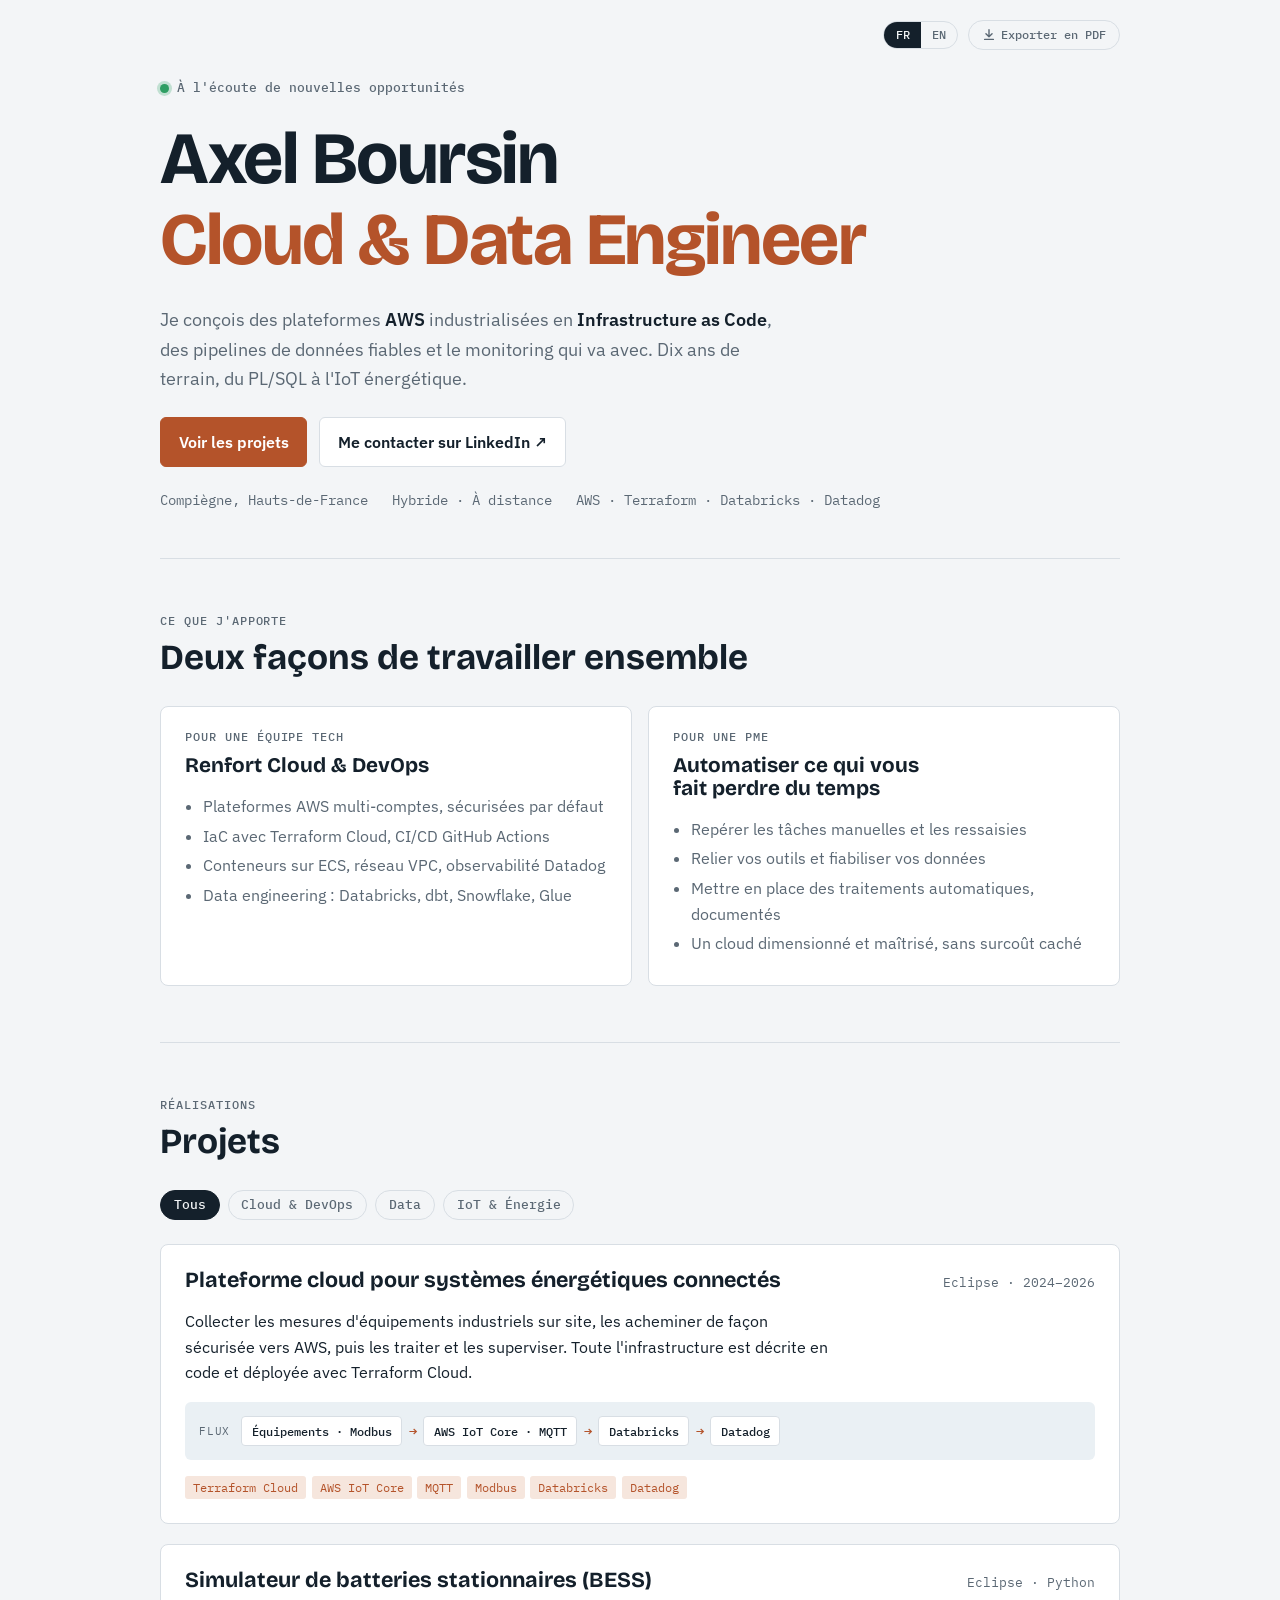
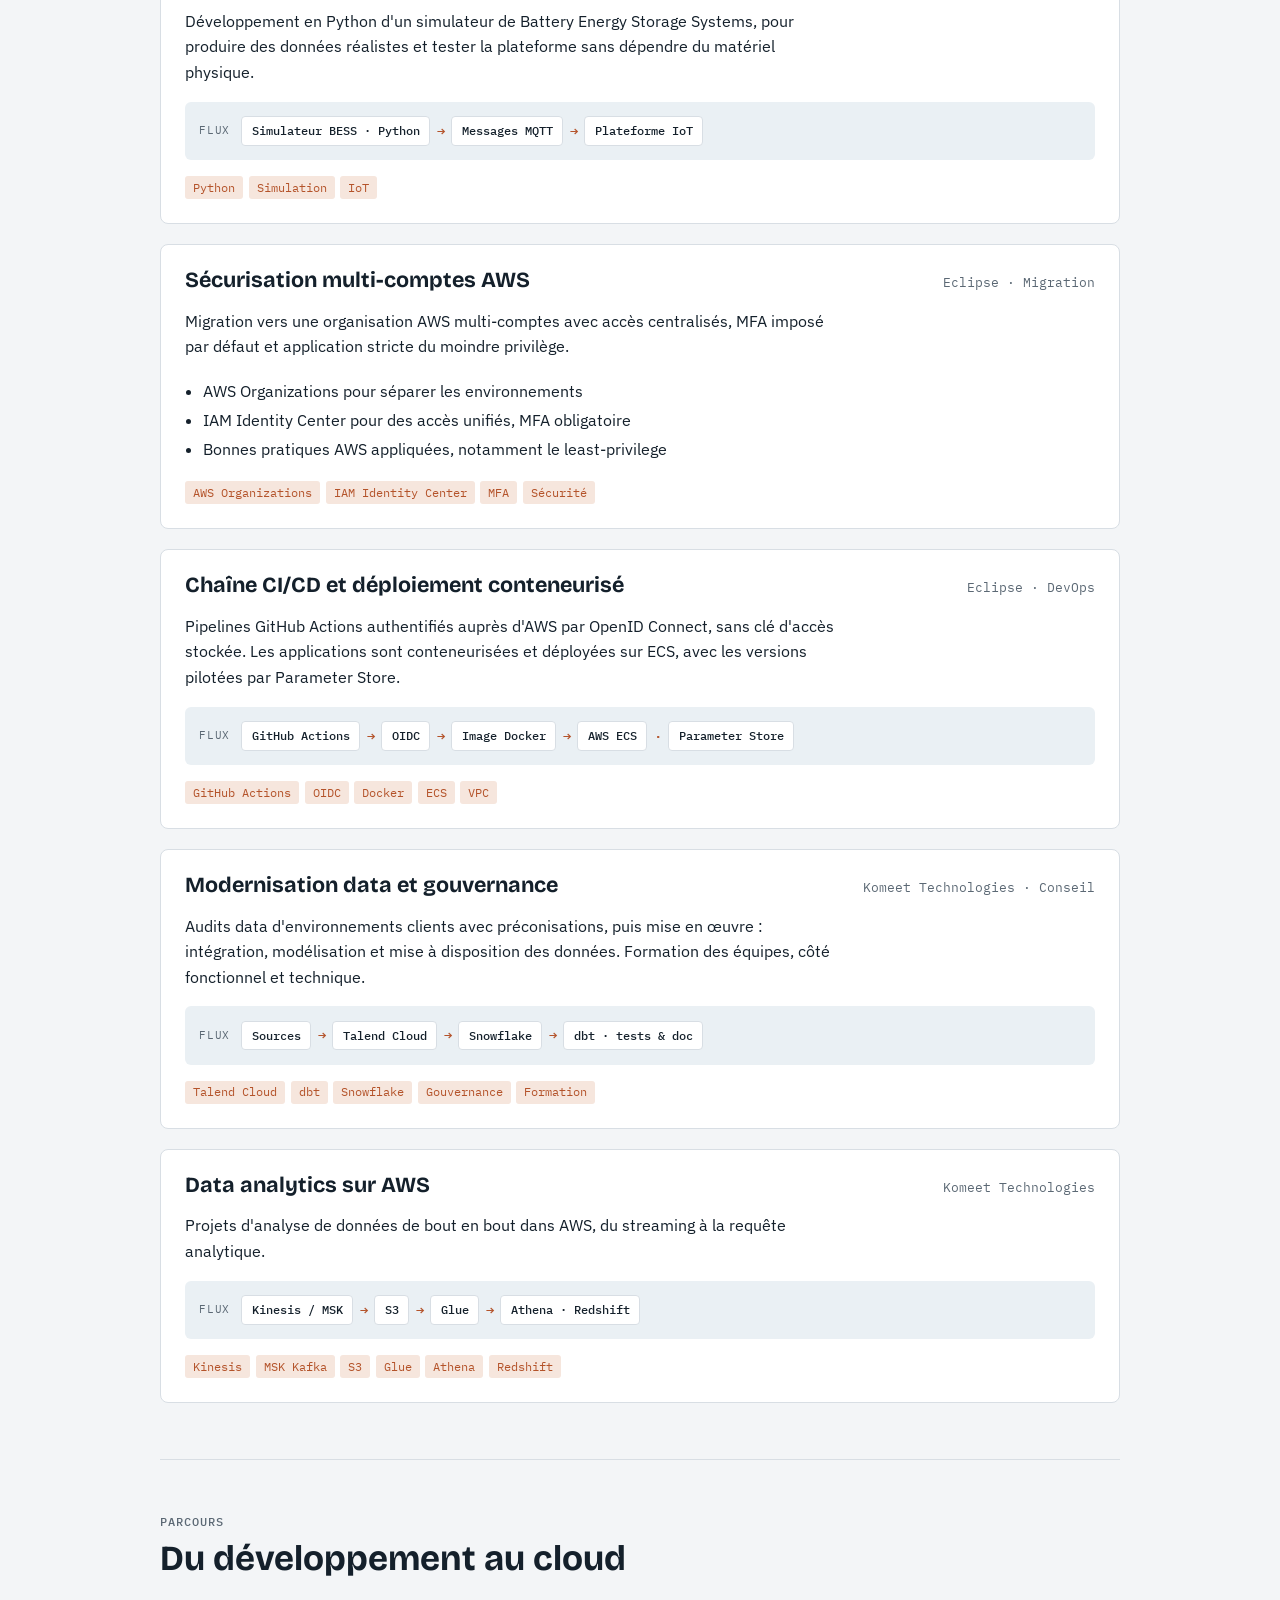
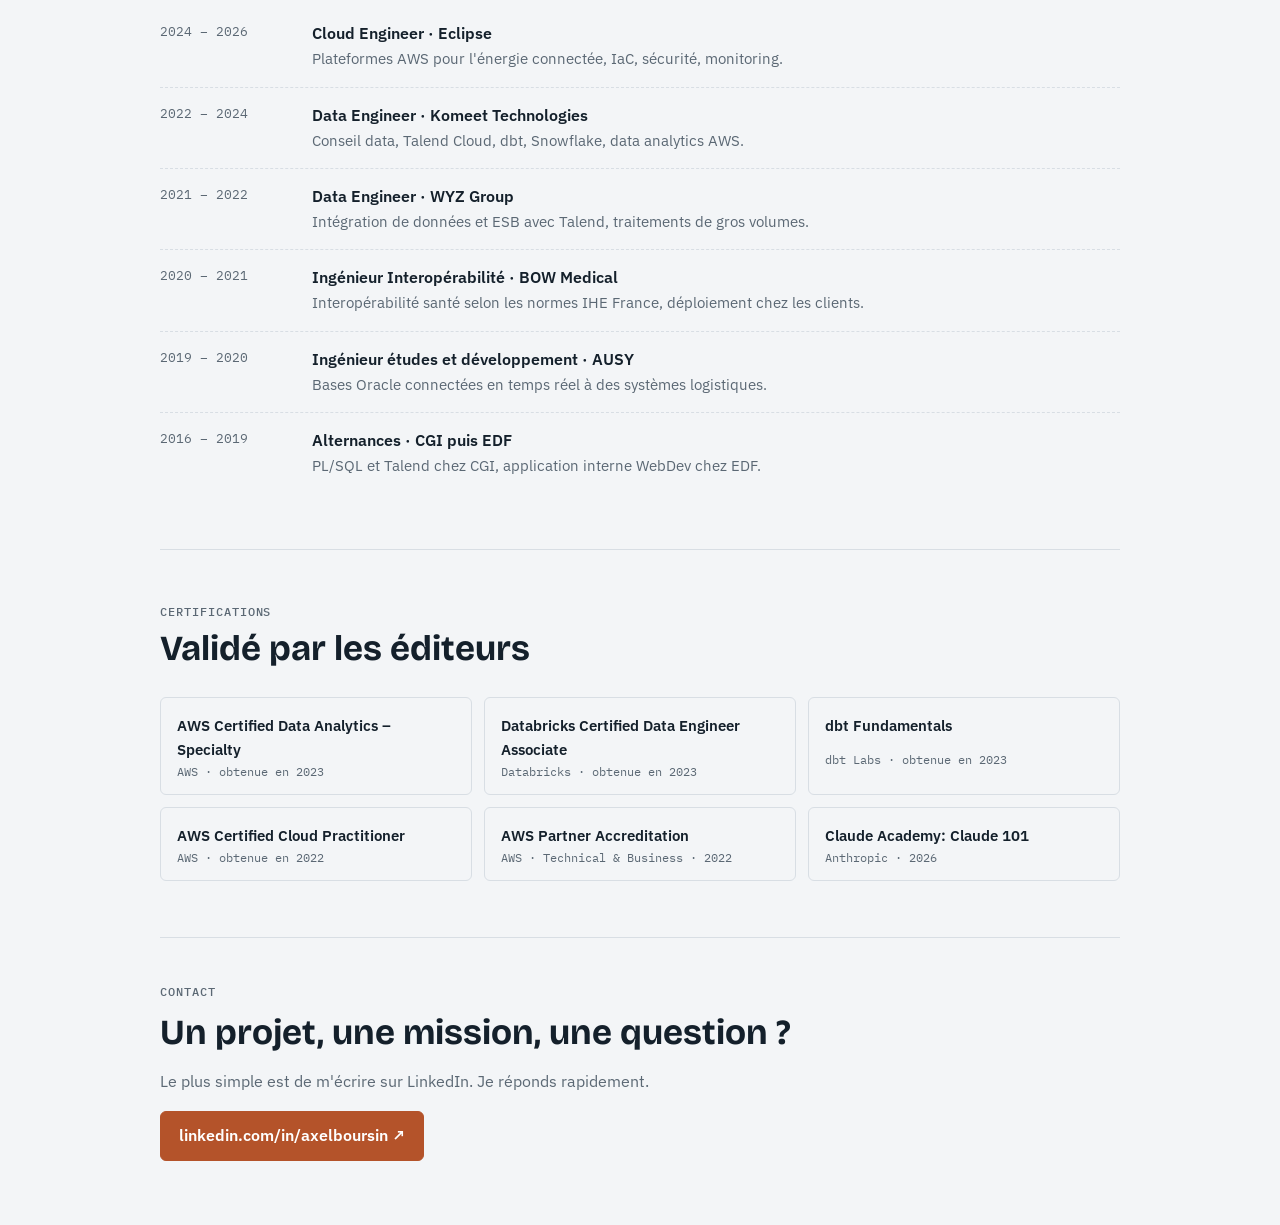
==== commit 56597a0b: "feat(pdf): add export button" ====
--- a/index.html
+++ b/index.html
@@ -30,8 +30,10 @@
 <div class="wrap">
 <nav class="topbar" aria-label="Langue">
   <div class="lang"><span aria-current="page" lang="fr">FR</span><a href="/en/" hreflang="en" lang="en" title="English version">EN</a></div>
+  <button type="button" class="pdf-btn" data-file="Axel-Boursin-Cloud-Data-Engineer-FR"><svg viewBox="0 0 16 16" width="14" height="14" aria-hidden="true"><path d="M8 2v8m0 0 3.5-3.5M8 10 4.5 6.5M3 13h10" fill="none" stroke="currentColor" stroke-width="1.6" stroke-linecap="round" stroke-linejoin="round"/></svg>Exporter en PDF</button>
 </nav>
 <header>
+  <p class="print-only print-contact">axelboursin.github.io · linkedin.com/in/axelboursin</p>
   <span class="status"><i></i>À l'écoute de nouvelles opportunités</span>
   <h1>Axel Boursin<br><span>Cloud &amp; Data Engineer</span></h1>
   <p class="lede">Je conçois des plateformes <strong>AWS</strong> industrialisées en <strong>Infrastructure as Code</strong>, des pipelines de données fiables et le monitoring qui va avec. Dix ans de terrain, du PL/SQL à l'IoT énergétique.</p>
@@ -168,6 +170,6 @@
 </footer>
 </div>
 
-<script src="/assets/filters.js"></script>
+<script src="/assets/site.js"></script>
 </body>
 </html>
--- a/assets/site.css
+++ b/assets/site.css
@@ -93,3 +93,49 @@
 .lang [aria-current]{background:var(--ink);color:var(--bg)}
 .lang a:hover{color:var(--ink)}
 header{padding-top:2rem}
+.topbar{gap:.6rem;align-items:center}
+.pdf-btn{display:inline-flex;align-items:center;gap:.35rem;font:500 .75rem/1 var(--f-mono);padding:.45rem .8rem;border-radius:99px;border:1px solid var(--line);background:transparent;color:var(--muted);cursor:pointer}
+.pdf-btn:hover{color:var(--ink);border-color:var(--ink)}
+.print-only{display:none}
+
+/* PDF export: A4, light theme, everything visible, no interactive chrome */
+@media print{
+  @page{size:A4;margin:14mm 15mm 16mm}
+  :root{
+    --bg:#fff!important; --surface:#fff!important; --ink:#14202B!important; --muted:#4A5763!important; --line:#D3D9DF!important;
+    --copper:#A9471F!important; --copper-soft:#F6E6DD!important; --node:#F1F4F7!important; color-scheme:light!important}
+  *{-webkit-print-color-adjust:exact;print-color-adjust:exact;transition:none!important}
+  html{font-size:9.5pt}
+  body{padding:0;background:#fff;line-height:1.45;orphans:3;widows:3}
+  .wrap{max-width:none}
+  .topbar,.filters,header .cta{display:none!important}
+  .print-only{display:block}
+  .proj[hidden]{display:grid!important}
+  a{color:var(--ink);text-decoration:none}
+
+  header{padding:0 0 1.25rem;gap:.7rem}
+  .print-contact{margin:0;font:500 .8rem/1 var(--f-mono);color:var(--muted)}
+  header h1{font-size:2.6rem}
+  .lede{font-size:1.05rem;max-width:none}
+  .status i{box-shadow:none}
+
+  section{padding-block:1.4rem}
+  section > .eyebrow{margin-bottom:.4rem}
+  section > h2,footer h2{font-size:1.45rem;margin-bottom:.9rem}
+  h2,h3,.eyebrow{break-after:avoid}
+
+  .duo{grid-template-columns:1fr 1fr;gap:.7rem}
+  .duo article,.proj{padding:.9rem 1rem;gap:.55rem;break-inside:avoid}
+  .projects{gap:.7rem}
+  .proj h3{font-size:1.1rem}
+  .proj p{max-width:none}
+  .flow{padding:.5rem;overflow:visible}
+  .flow span{padding:.25rem .45rem}
+
+  .tl li{grid-template-columns:7rem 1fr;padding-block:.55rem;break-inside:avoid}
+  .certs{grid-template-columns:repeat(3,1fr);gap:.5rem}
+  .cert{padding:.6rem .7rem;break-inside:avoid}
+
+  footer{padding-block:1.4rem 0;gap:.5rem;break-inside:avoid}
+  footer .btn{padding:0;border:0;background:none!important;color:var(--copper)!important;font:500 1rem/1.3 var(--f-mono)}
+}
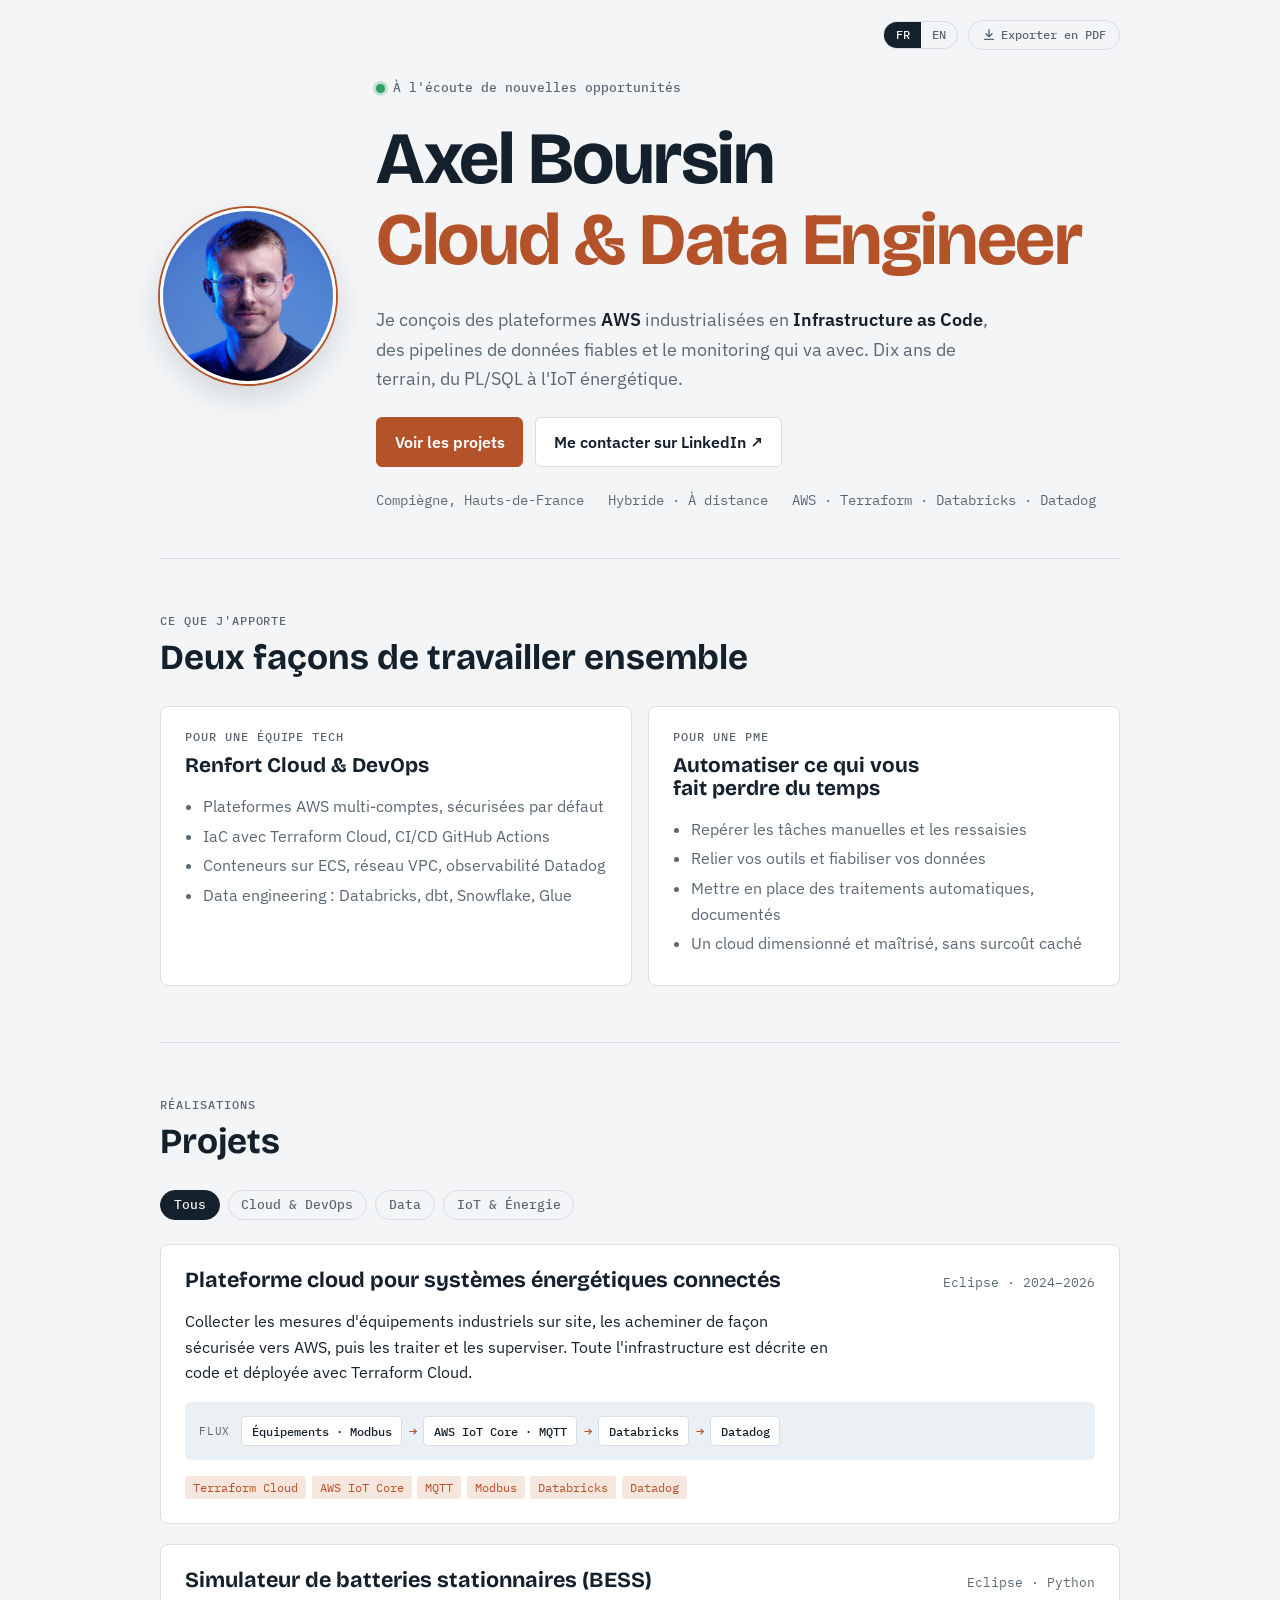
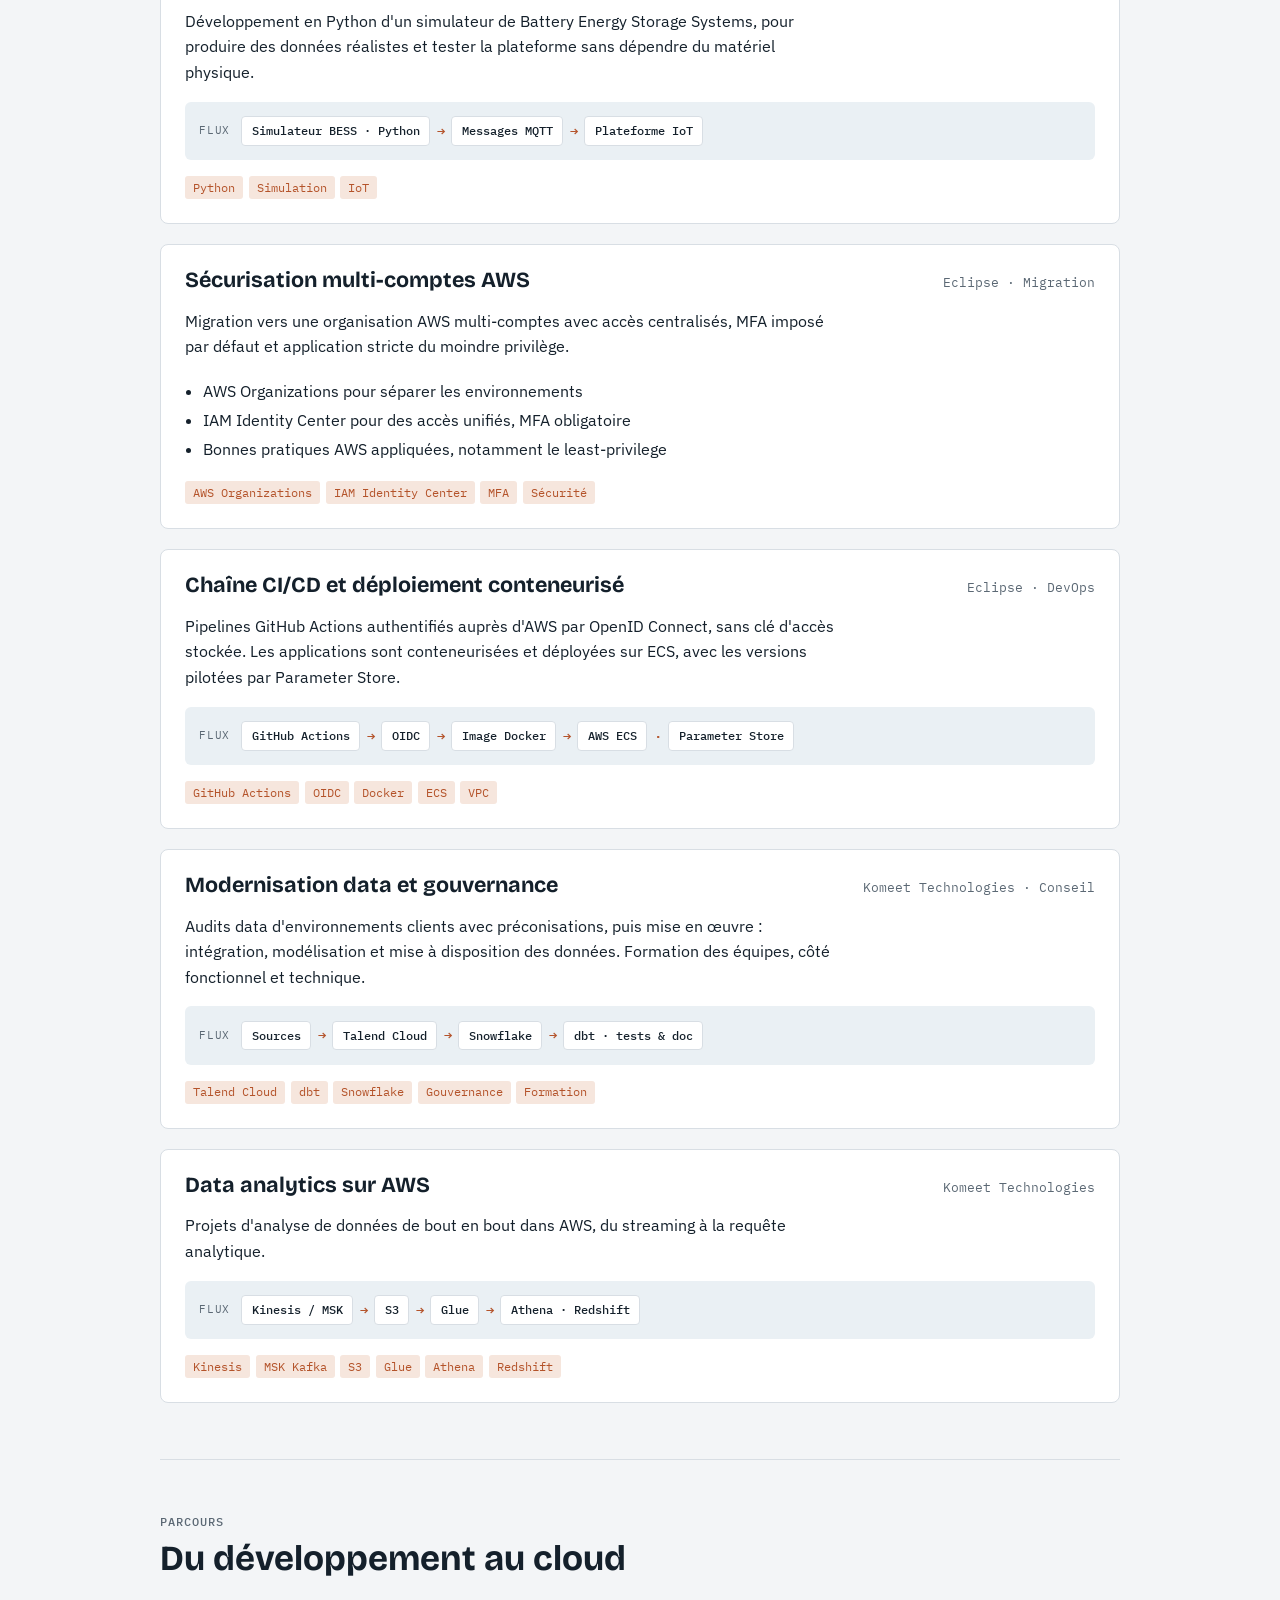
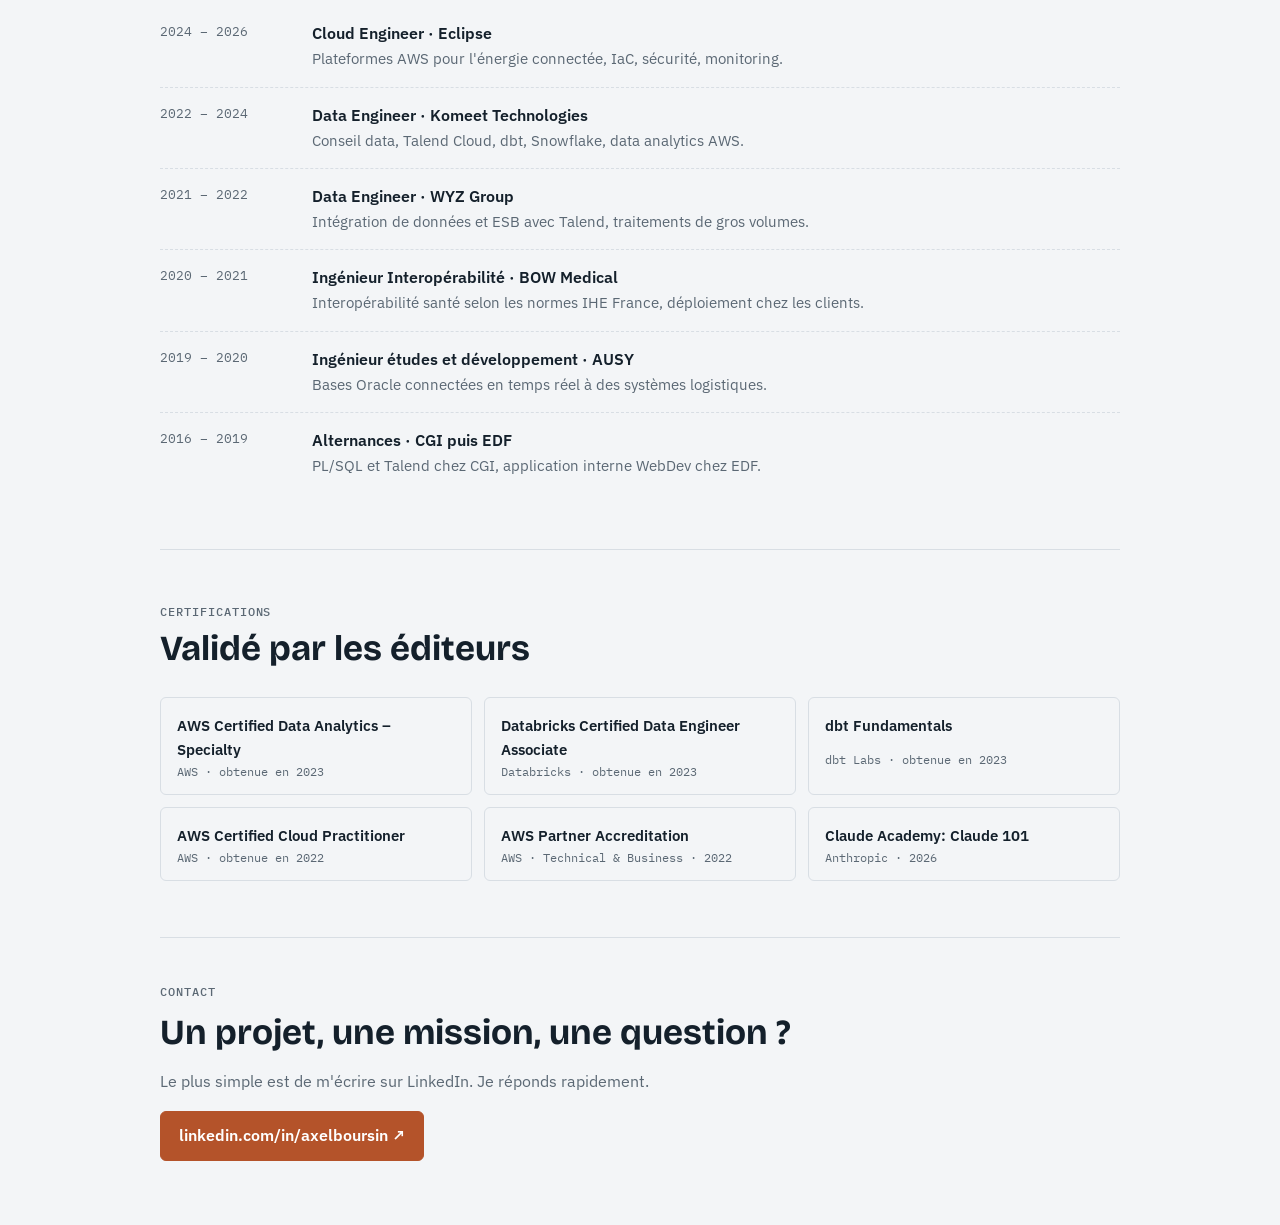
==== commit 2e6f9701: "feat(photo): add picture" ====
--- a/index.html
+++ b/index.html
@@ -33,19 +33,22 @@
   <button type="button" class="pdf-btn" data-file="Axel-Boursin-Cloud-Data-Engineer-FR"><svg viewBox="0 0 16 16" width="14" height="14" aria-hidden="true"><path d="M8 2v8m0 0 3.5-3.5M8 10 4.5 6.5M3 13h10" fill="none" stroke="currentColor" stroke-width="1.6" stroke-linecap="round" stroke-linejoin="round"/></svg>Exporter en PDF</button>
 </nav>
 <header>
-  <p class="print-only print-contact">axelboursin.github.io · linkedin.com/in/axelboursin</p>
-  <span class="status"><i></i>À l'écoute de nouvelles opportunités</span>
-  <h1>Axel Boursin<br><span>Cloud &amp; Data Engineer</span></h1>
-  <p class="lede">Je conçois des plateformes <strong>AWS</strong> industrialisées en <strong>Infrastructure as Code</strong>, des pipelines de données fiables et le monitoring qui va avec. Dix ans de terrain, du PL/SQL à l'IoT énergétique.</p>
-  <div class="cta">
-    <a class="btn primary" href="#projets">Voir les projets</a>
-    <a class="btn" href="https://www.linkedin.com/in/axelboursin/" target="_blank" rel="noopener">Me contacter sur LinkedIn ↗</a>
+  <img class="portrait" src="/assets/portrait.jpg" width="480" height="480" alt="Portrait d'Axel Boursin">
+  <div class="hero">
+    <p class="print-only print-contact">axelboursin.github.io · linkedin.com/in/axelboursin</p>
+    <span class="status"><i></i>À l'écoute de nouvelles opportunités</span>
+    <h1>Axel Boursin<br><span>Cloud &amp; Data Engineer</span></h1>
+    <p class="lede">Je conçois des plateformes <strong>AWS</strong> industrialisées en <strong>Infrastructure as Code</strong>, des pipelines de données fiables et le monitoring qui va avec. Dix ans de terrain, du PL/SQL à l'IoT énergétique.</p>
+    <div class="cta">
+      <a class="btn primary" href="#projets">Voir les projets</a>
+      <a class="btn" href="https://www.linkedin.com/in/axelboursin/" target="_blank" rel="noopener">Me contacter sur LinkedIn ↗</a>
+    </div>
+    <ul class="facts">
+      <li>Compiègne, Hauts-de-France</li>
+      <li>Hybride · À distance</li>
+      <li>AWS · Terraform · Databricks · Datadog</li>
+    </ul>
   </div>
-  <ul class="facts">
-    <li>Compiègne, Hauts-de-France</li>
-    <li>Hybride · À distance</li>
-    <li>AWS · Terraform · Databricks · Datadog</li>
-  </ul>
 </header>
 
 <section id="offre">
--- a/assets/site.css
+++ b/assets/site.css
@@ -26,7 +26,11 @@
 section > h2{font-size:clamp(1.6rem,3.5vw,2.2rem);margin-bottom:1.75rem;font-weight:700}
 
 /* Hero */
-header{padding-block:4rem 3rem;display:grid;gap:1.5rem}
+header{padding-block:4rem 3rem;display:grid;grid-template-columns:auto 1fr;gap:1.5rem 2.5rem;align-items:center}
+.hero{display:grid;gap:1.5rem;min-width:0}
+.portrait{width:clamp(8rem,18vw,11rem);height:auto;aspect-ratio:1;align-self:center;border-radius:50%;object-fit:cover;display:block;
+  border:3px solid var(--surface);box-shadow:0 0 0 2px var(--copper),0 12px 30px rgba(20,32,43,.15)}
+@media (max-width:640px){header{grid-template-columns:1fr;padding-top:2.5rem}.portrait{width:7.5rem}}
 .status{display:inline-flex;align-items:center;gap:.5rem;font:500 .8rem/1 var(--f-mono);color:var(--muted)}
 .status i{width:.55rem;height:.55rem;border-radius:50%;background:#2E9E63;box-shadow:0 0 0 3px color-mix(in srgb,#2E9E63 25%,transparent)}
 header h1{font-size:clamp(2.6rem,7vw,4.6rem);font-weight:700;letter-spacing:-.02em}
@@ -113,7 +117,10 @@
   .proj[hidden]{display:grid!important}
   a{color:var(--ink);text-decoration:none}
 
-  header{padding:0 0 1.25rem;gap:.7rem}
+  header{padding:0 0 1.25rem;gap:.7rem 1.75rem;break-inside:avoid}
+  .hero{gap:.7rem}
+  /* Ring drawn inside the box: an outer box-shadow gets clipped at the page margin */
+  .portrait{width:8rem;height:8rem;max-width:none;padding:3px;border:2px solid var(--copper);background:#fff;box-shadow:none}
   .print-contact{margin:0;font:500 .8rem/1 var(--f-mono);color:var(--muted)}
   header h1{font-size:2.6rem}
   .lede{font-size:1.05rem;max-width:none}
